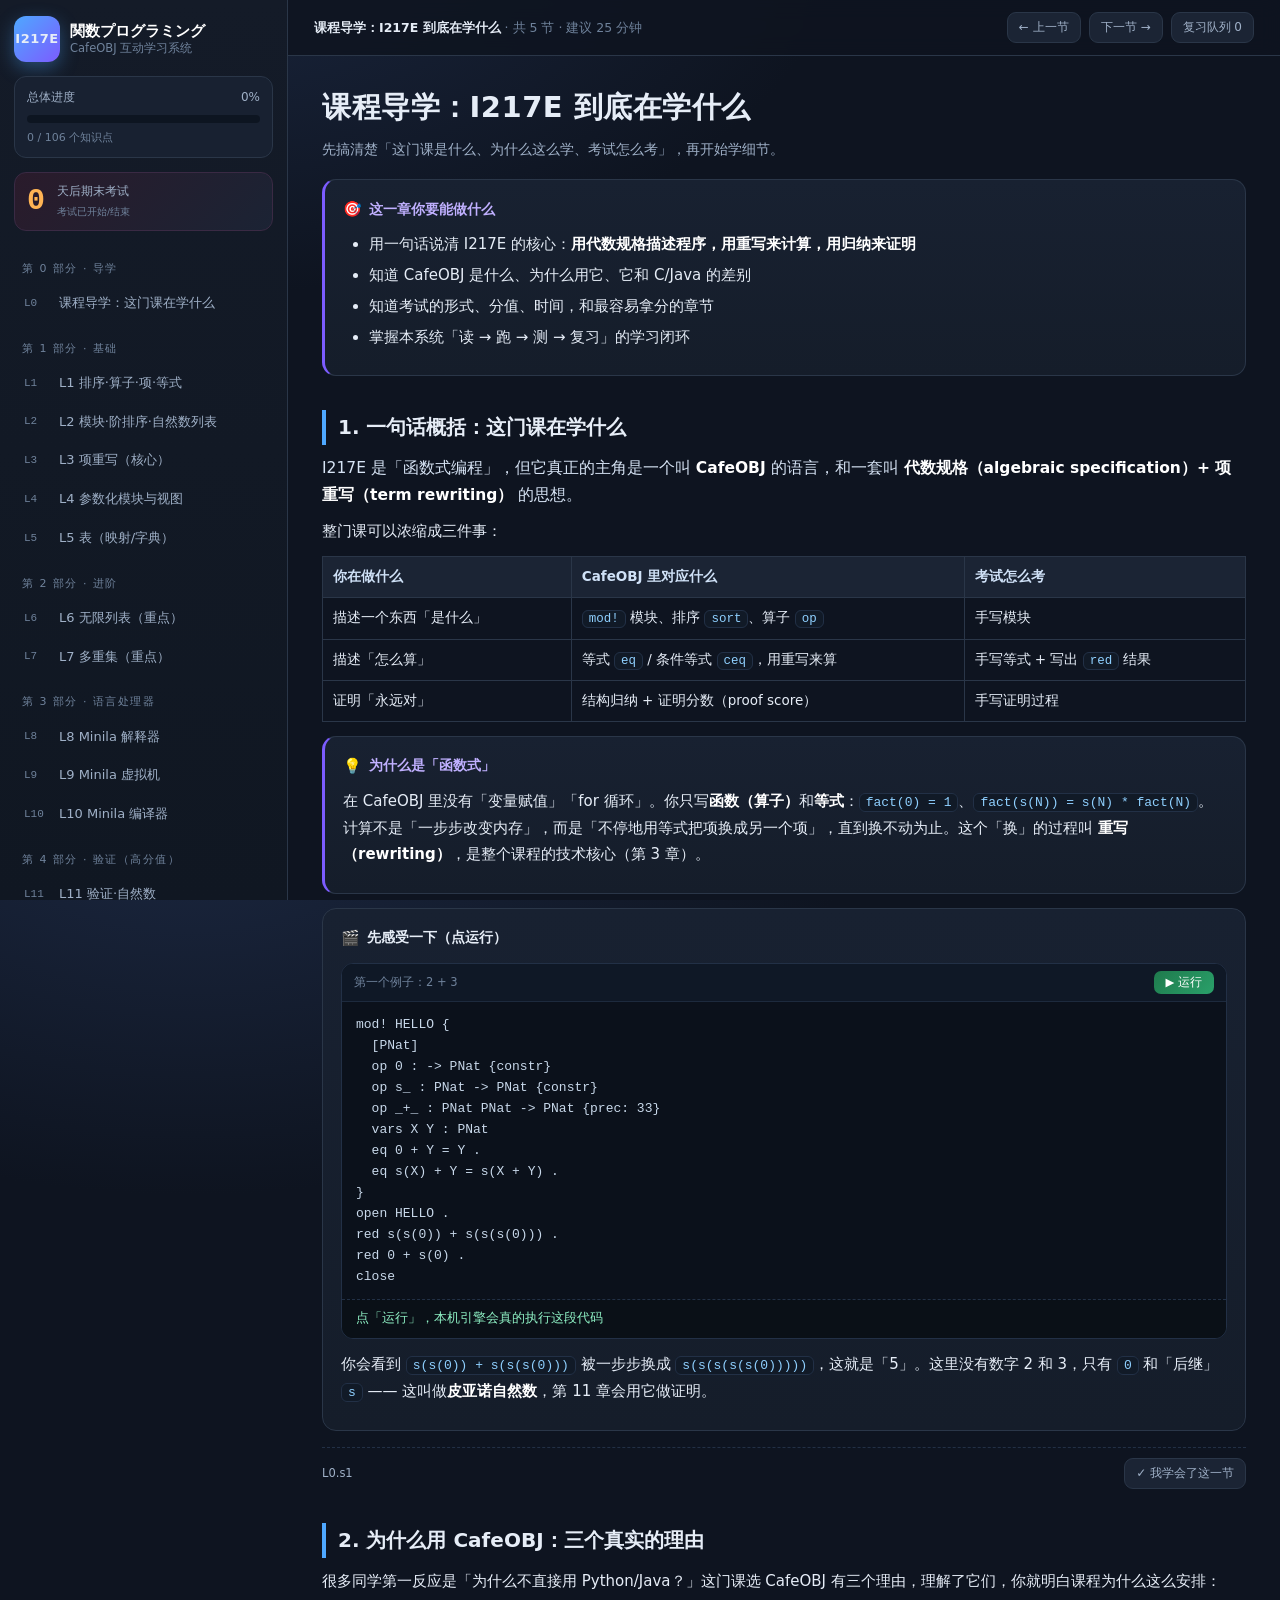
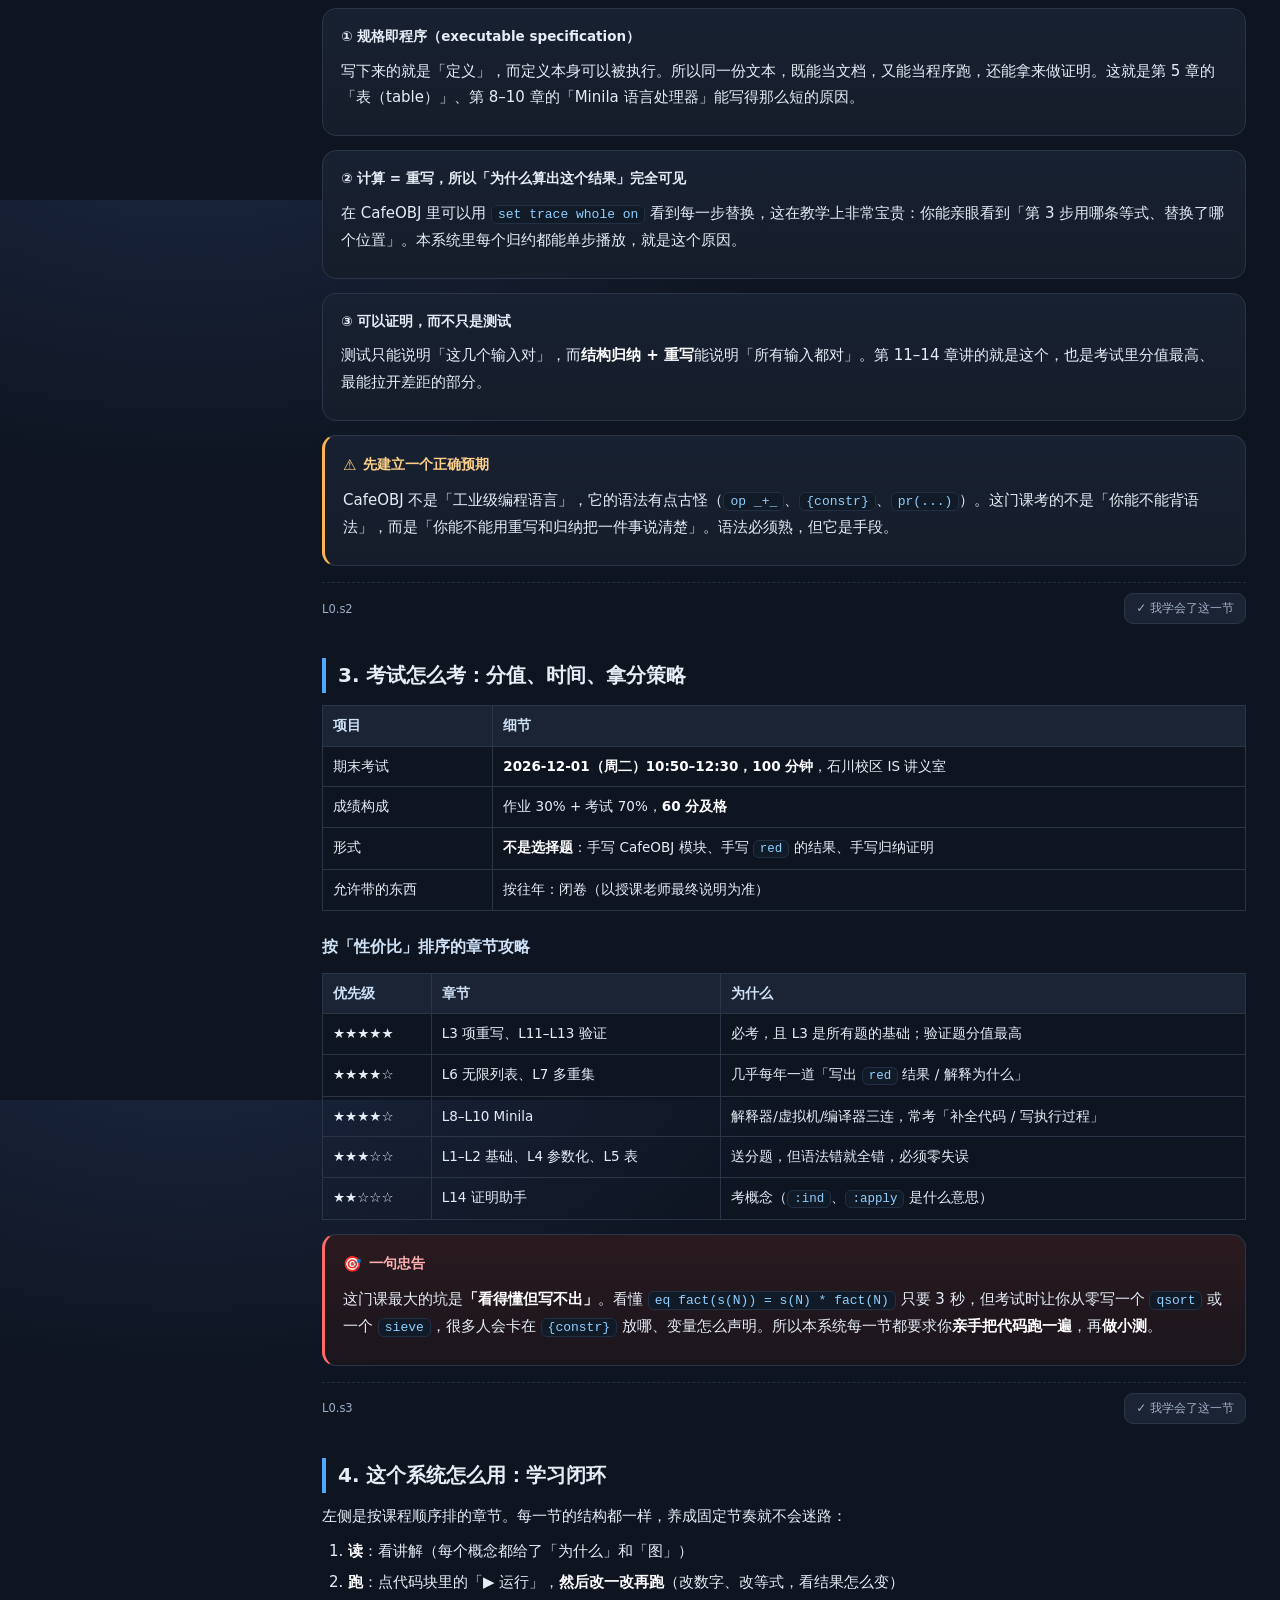
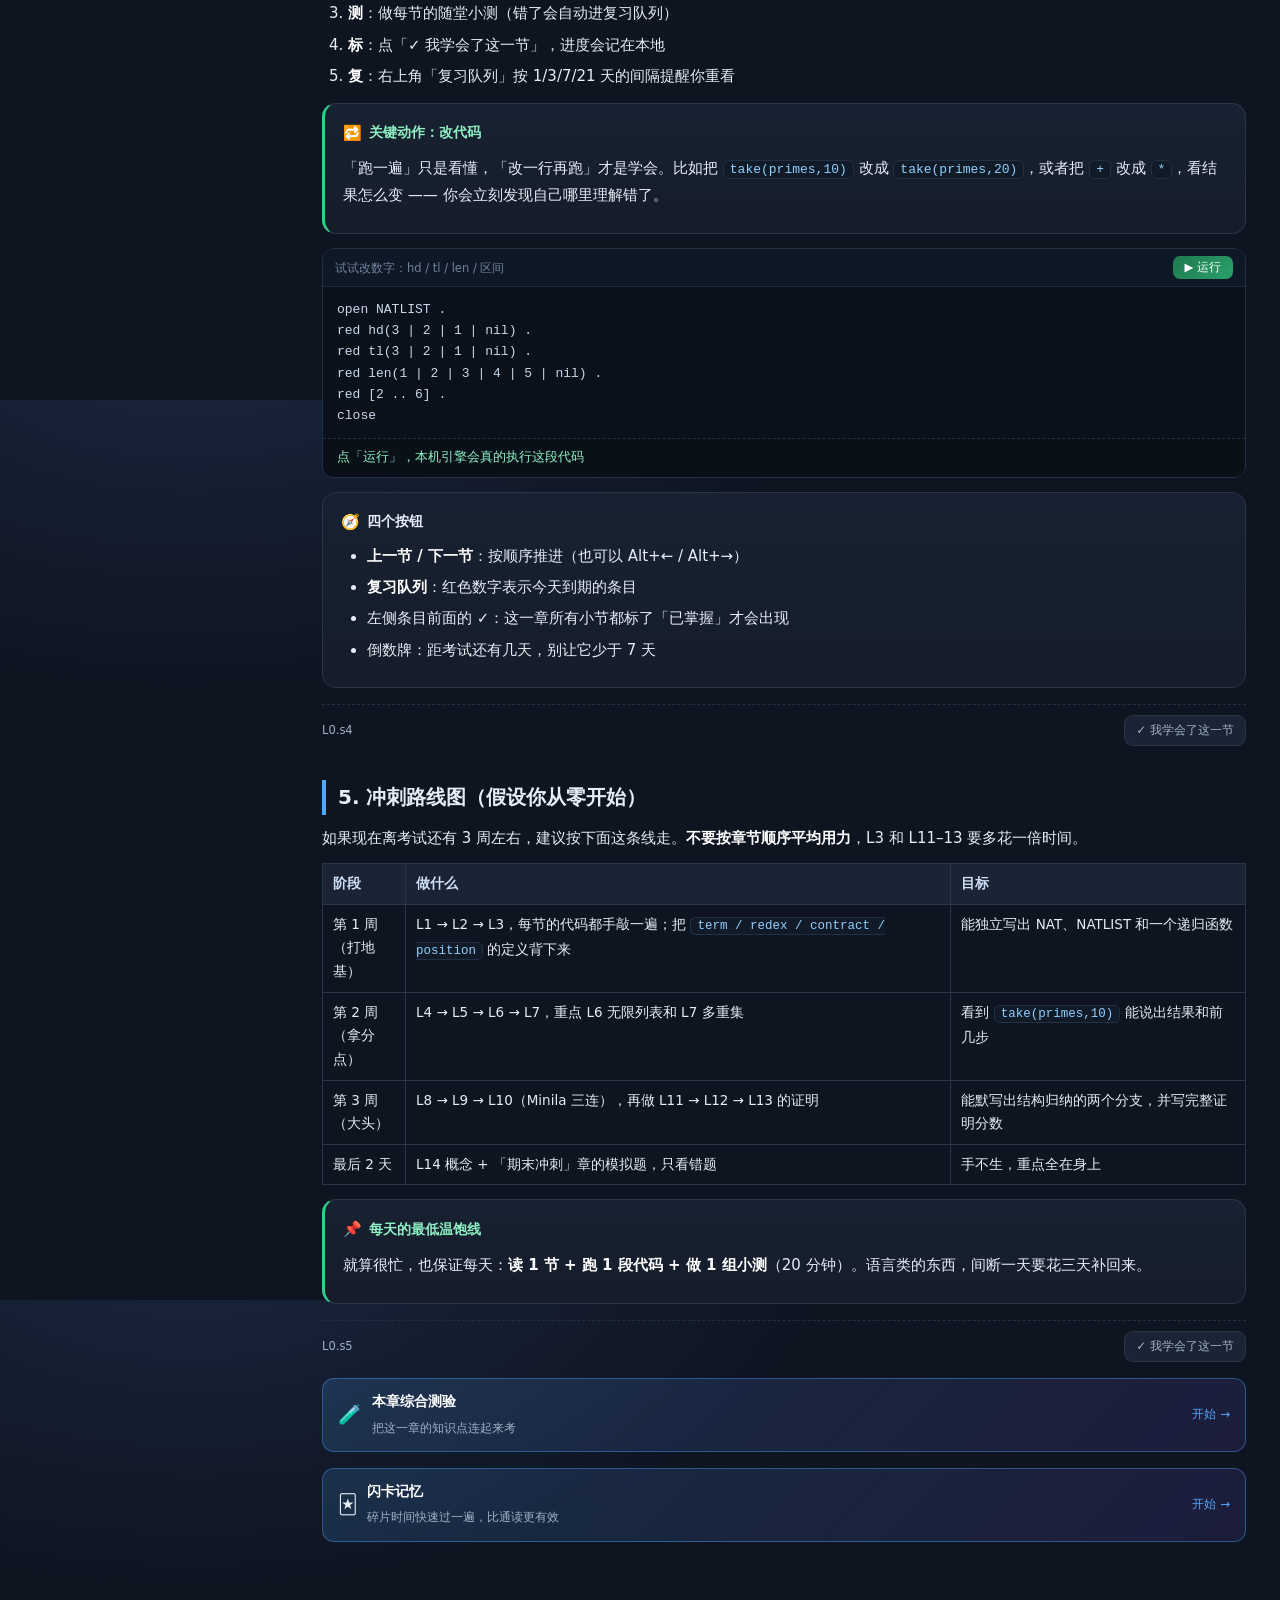
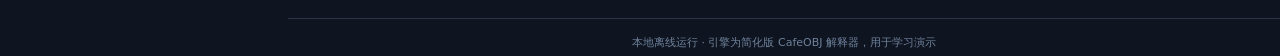
==== I217E学习系统.html @ 831848c7 "refactor: 入口文件改为 I217E学习系统.html；index.html 降级为 Pages 跳转页 - 删除 开始学习.bat（未签名脚本会触发 Windows 安全警告，已由直接双击 " ====
<!DOCTYPE html>
<html lang="zh-CN">
<head>
<meta charset="UTF-8">
<meta name="viewport" content="width=device-width, initial-scale=1.0">
<title>I217E 関数プログラミング · 互动学习系统</title>
<link rel="stylesheet" href="css/style.css">
</head>
<body>
<div id="app">
  <aside id="sidebar">
    <div class="brand">
      <div class="logo">I217E</div>
      <div class="brandtext">
        <b>関数プログラミング</b>
        <span>CafeOBJ 互动学习系统</span>
      </div>
    </div>

    <div class="progress-box">
      <div class="pb-label"><span>总体进度</span><span id="pb-pct">0%</span></div>
      <div class="pb-outer"><div class="pb-inner" id="pb-bar"></div></div>
      <div class="pb-sub" id="pb-sub">0 / 0 个知识点</div>
    </div>

    <div class="countdown" id="countdown">
      <div class="cd-num" id="cd-days">--</div>
      <div class="cd-text">天后期末考试<br><small id="cd-date">2026-12-01 10:50</small></div>
    </div>

    <nav id="nav"></nav>

    <div class="side-foot">
      <button class="mini-btn" id="btn-reset">重置全部进度</button>
      <div class="hint">进度自动保存在本机浏览器</div>
    </div>
  </aside>

  <main id="main">
    <header id="topbar">
      <div class="crumbs" id="crumbs"></div>
      <div class="top-actions">
        <button class="mini-btn" id="btn-prev">← 上一节</button>
        <button class="mini-btn" id="btn-next">下一节 →</button>
        <button class="mini-btn" id="btn-review">复习队列 <span id="review-count">0</span></button>
      </div>
    </header>
    <div id="view"></div>
    <footer id="footer">
      <span>本地离线运行 · 引擎为简化版 CafeOBJ 解释器，用于学习演示</span>
    </footer>
  </main>
</div>

<div id="modal-back" class="modal-back hidden">
  <div class="modal" id="modal">
    <div class="modal-head"><span id="modal-title">随堂小测</span><button id="modal-close">✕</button></div>
    <div class="modal-body" id="modal-body"></div>
  </div>
</div>

<div id="toast" class="toast hidden"></div>

<script src="js/engine.js"></script>
<script src="js/widgets.js"></script>
<script src="js/mounts.js"></script>
<script src="js/quiz.js"></script>
<script src="js/content-core.js"></script>
<script src="js/content-mid.js"></script>
<script src="js/content-adv.js"></script>
<script src="js/homework.js"></script>
<script src="js/app.js"></script>
</body>
</html>
---- css/style.css ----
/* ===== I217E 互动学习系统 · 样式 ===== */
:root{
  --bg:#0e1420;
  --bg2:#141c2b;
  --panel:#182131;
  --panel2:#1e2939;
  --line:#2a3purple;
  --line:#2a3648;
  --txt:#e6edf7;
  --dim:#9fb0c7;
  --dim2:#6f829b;
  --acc:#4ea8ff;
  --acc2:#7c5cff;
  --ok:#33d08a;
  --warn:#ffb454;
  --bad:#ff6b6b;
  --code:#0b111b;
  --radius:14px;
  --mono:"Cascadia Mono","Consolas","SFMono-Regular",Menlo,monospace;
}
*{box-sizing:border-box}
html,body{margin:0;padding:0;height:100%}
body{
  background:radial-gradient(1200px 700px at 15% -10%, #1b2740 0%, #0e1420 55%) , var(--bg);
  color:var(--txt);
  font-family:"Sarasa UI SC","Microsoft YaHei","PingFang SC","Noto Sans CJK SC",system-ui,-apple-system,sans-serif;
  font-size:15px; line-height:1.75;
  -webkit-font-smoothing:antialiased;
}
#app{display:flex;min-height:100vh}

/* ---------- 侧栏 ---------- */
#sidebar{
  width:288px;flex:0 0 288px;background:linear-gradient(180deg,#141b28,#101722);
  border-right:1px solid var(--line);padding:16px 14px 24px;position:sticky;top:0;height:100vh;
  overflow-y:auto;display:flex;flex-direction:column;gap:14px;
}
#sidebar::-webkit-scrollbar{width:8px}
#sidebar::-webkit-scrollbar-thumb{background:#26334a;border-radius:8px}
.brand{display:flex;gap:10px;align-items:center}
.logo{
  width:46px;height:46px;border-radius:12px;flex:0 0 46px;
  background:linear-gradient(135deg,var(--acc),var(--acc2));
  display:flex;align-items:center;justify-content:center;font-weight:800;font-size:13px;letter-spacing:.5px;
  box-shadow:0 6px 18px rgba(78,168,255,.35);
}
.brandtext{display:flex;flex-direction:column;line-height:1.35}
.brandtext b{font-size:15px}
.brandtext span{font-size:11.5px;color:var(--dim2)}

.progress-box{background:var(--panel);border:1px solid var(--line);border-radius:12px;padding:10px 12px}
.pb-label{display:flex;justify-content:space-between;font-size:12px;color:var(--dim)}
.pb-outer{height:8px;background:#0d1521;border-radius:6px;margin:7px 0 5px;overflow:hidden}
.pb-inner{height:100%;width:0%;background:linear-gradient(90deg,var(--acc),var(--ok));transition:width .5s}
.pb-sub{font-size:11px;color:var(--dim2)}

.countdown{display:flex;align-items:center;gap:12px;background:linear-gradient(135deg,#2a1b2b,#1b2334);
  border:1px solid #3a2a44;border-radius:12px;padding:8px 12px}
.cd-num{font-size:30px;font-weight:800;color:var(--warn);font-family:var(--mono);line-height:1}
.cd-text{font-size:11.5px;color:var(--dim)}
.cd-text small{color:var(--dim2)}

#nav{display:flex;flex-direction:column;gap:2px;flex:1}
.nav-group{margin-top:8px}
.nav-group-title{font-size:11px;letter-spacing:1.5px;color:var(--dim2);text-transform:uppercase;padding:6px 8px}
.nav-item{
  display:flex;align-items:center;gap:9px;padding:7px 9px;border-radius:9px;cursor:pointer;
  color:var(--dim);font-size:13px;border:1px solid transparent;transition:.15s;
}
.nav-item:hover{background:#1b2536;color:var(--txt)}
.nav-item.active{background:linear-gradient(90deg,rgba(78,168,255,.18),rgba(124,92,255,.10));
  border-color:rgba(78,168,255,.45);color:#fff}
.nav-item .num{font-family:var(--mono);font-size:11px;width:26px;flex:0 0 26px;color:var(--dim2)}
.nav-item.active .num{color:var(--acc)}
.nav-item .tick{margin-left:auto;font-size:11px;color:var(--ok);opacity:0}
.nav-item.done .tick{opacity:1}

.side-foot{display:flex;flex-direction:column;gap:6px}
.hint{font-size:10.5px;color:var(--dim2);text-align:center}

/* ---------- 主区 ---------- */
#main{flex:1;min-width:0;display:flex;flex-direction:column}
#topbar{
  display:flex;align-items:center;justify-content:space-between;gap:12px;
  padding:12px 26px;border-bottom:1px solid var(--line);position:sticky;top:0;z-index:20;
  background:rgba(14,20,32,.86);backdrop-filter:blur(10px);
}
.crumbs{font-size:12.5px;color:var(--dim2)}
.crumbs b{color:var(--txt)}
.top-actions{display:flex;gap:8px}
.mini-btn{
  background:#1b2434;border:1px solid var(--line);color:var(--dim);border-radius:9px;
  padding:6px 11px;font-size:12px;cursor:pointer;transition:.15s;font-family:inherit;
}
.mini-btn:hover{background:#222f45;color:#fff;border-color:#3a4c66}
.mini-btn:disabled{opacity:.4;cursor:not-allowed}

#view{padding:26px 34px 60px;max-width:1080px;width:100%;margin:0 auto}
#footer{padding:14px;text-align:center;font-size:11px;color:var(--dim2);border-top:1px solid var(--line)}

/* ---------- 排版 ---------- */
h1.chap-title{font-size:29px;margin:0 0 4px;letter-spacing:.5px}
.chap-sub{color:var(--dim);font-size:14px;margin-bottom:18px}
h2.sec{font-size:20px;margin:34px 0 10px;padding-left:12px;border-left:4px solid var(--acc)}
h3.sub{font-size:16px;margin:22px 0 8px;color:#cfe1f7}
p{margin:9px 0}
.lead{font-size:15.5px;color:#d7e4f5}
ul,ol{margin:8px 0 8px 4px;padding-left:22px}
li{margin:5px 0}
code{
  font-family:var(--mono);background:#111a27;border:1px solid #223046;border-radius:6px;
  padding:1px 6px;font-size:13px;color:#8fd0ff;
}
b,strong{color:#fff}
.kw{color:#ff9ecd;font-family:var(--mono);font-size:13px}
.dim{color:var(--dim)}
.term{font-family:var(--mono);color:#8fd0ff}
mark{background:rgba(255,180,84,.22);color:#ffd9a0;border-radius:4px;padding:0 3px}

/* 卡片 */
.card{
  background:linear-gradient(180deg,var(--panel),#151d2a);border:1px solid var(--line);
  border-radius:var(--radius);padding:16px 18px;margin:14px 0;
}
.card.tip{border-left:3px solid var(--ok)}
.card.warn{border-left:3px solid var(--warn)}
.card.exam{border-left:3px solid var(--bad);background:linear-gradient(180deg,#2a1a1f,#1a151d)}
.card.why{border-left:3px solid var(--acc2)}
.card-t{font-weight:700;font-size:13.5px;margin-bottom:6px;display:flex;align-items:center;gap:7px}
.card-t .ico{font-size:15px}
.card.exam .card-t{color:#ffb0b0}
.card.tip .card-t{color:#8ef0c4}
.card.warn .card-t{color:#ffd08a}
.card.why .card-t{color:#c0b0ff}

/* 代码块 */
.codebox{background:var(--code);border:1px solid #223046;border-radius:12px;margin:12px 0;overflow:hidden}
.codebox-h{
  display:flex;align-items:center;justify-content:space-between;padding:7px 12px;
  background:#0f1826;border-bottom:1px solid #1d2a3d;font-size:11.5px;color:var(--dim2);
}
.codebox pre{margin:0;padding:12px 14px;overflow-x:auto;font-family:var(--mono);font-size:13px;
  line-height:1.62;color:#c8d8ea;tab-size:2}
.codebox pre .cm{color:#5c7a99;font-style:italic}
.codebox pre .s{color:#a5e8a0}
.btn-run{
  background:linear-gradient(135deg,#1f7a4d,#2aa06a);border:none;color:#fff;border-radius:7px;
  padding:4px 12px;font-size:11.5px;cursor:pointer;font-family:inherit;
}
.btn-run:hover{filter:brightness(1.12)}
.run-out{
  border-top:1px dashed #223046;padding:9px 14px;font-family:var(--mono);font-size:12.5px;
  color:#8ef0c4;white-space:pre-wrap;line-height:1.6;background:#0a1017;
}
.run-out.err{color:#ff9b9b}

/* 小测按钮 */
.quiz-cta{
  display:flex;align-items:center;gap:10px;background:linear-gradient(135deg,rgba(78,168,255,.16),rgba(124,92,255,.12));
  border:1px solid rgba(78,168,255,.4);border-radius:12px;padding:11px 15px;margin:16px 0;cursor:pointer;
  transition:.18s;
}
.quiz-cta:hover{transform:translateY(-1px);box-shadow:0 8px 22px rgba(78,168,255,.16)}
.quiz-cta .q-ico{font-size:19px}
.quiz-cta .q-txt b{display:block;font-size:13.5px}
.quiz-cta .q-txt span{font-size:11.5px;color:var(--dim)}
.quiz-cta .q-go{margin-left:auto;font-size:12px;color:var(--acc)}
.quiz-cta.done{border-color:rgba(51,208,138,.45);background:rgba(51,208,138,.10)}
.quiz-cta.done .q-go{color:var(--ok)}

/* 表格 */
table{width:100%;border-collapse:collapse;margin:12px 0;font-size:13.5px}
th,td{border:1px solid var(--line);padding:8px 10px;text-align:left;vertical-align:top}
th{background:#1b2434;color:#cfe1f7;font-weight:600}
td code{font-size:12.5px}

/* 弹窗 */
.modal-back{
  position:fixed;inset:0;background:rgba(6,10,16,.72);backdrop-filter:blur(4px);
  display:flex;align-items:center;justify-content:center;z-index:100;padding:20px;
}
.modal-back.hidden{display:none}
.modal{
  width:min(720px,96vw);max-height:88vh;overflow:auto;background:linear-gradient(180deg,#182131,#121a26);
  border:1px solid #2f3f57;border-radius:16px;box-shadow:0 24px 70px rgba(0,0,0,.6);
  animation:pop .18s ease-out;
}
@keyframes pop{from{transform:scale(.96);opacity:0}to{transform:scale(1);opacity:1}}
.modal-head{
  display:flex;justify-content:space-between;align-items:center;padding:13px 18px;
  border-bottom:1px solid var(--line);font-weight:700;font-size:14px;position:sticky;top:0;
  background:#182131;z-index:2;
}
.modal-head button{background:none;border:none;color:var(--dim);font-size:16px;cursor:pointer}
.modal-body{padding:16px 20px 22px}

/* 题目 */
.q-stem{font-size:15px;margin-bottom:12px;line-height:1.8}
.q-stem code{font-size:13.5px}
.opts{display:flex;flex-direction:column;gap:8px}
.opt{
  display:flex;gap:10px;align-items:flex-start;background:#141d2b;border:1px solid #26344a;
  border-radius:10px;padding:9px 12px;cursor:pointer;transition:.14s;font-size:14px;
}
.opt:hover{border-color:#3d5b80;background:#182334}
.opt.sel{border-color:var(--acc);background:rgba(78,168,255,.12)}
.opt.right{border-color:var(--ok);background:rgba(51,208,138,.13)}
.opt.wrong{border-color:var(--bad);background:rgba(255,107,107,.12)}
.opt .k{font-family:var(--mono);color:var(--dim2);font-size:12px;flex:0 0 16px}
.opt .txt{flex:1}
.q-explain{
  margin-top:12px;background:#0f1a26;border:1px solid #22374d;border-radius:10px;padding:11px 14px;
  font-size:13.5px;color:#c3d6ea;line-height:1.75;
}
.q-explain b{color:#8ef0c4}
.q-foot{display:flex;justify-content:space-between;align-items:center;margin-top:16px;gap:10px}
.q-prog{font-size:12px;color:var(--dim2)}
.btn-main{
  background:linear-gradient(135deg,var(--acc),var(--acc2));border:none;color:#fff;border-radius:10px;
  padding:9px 20px;font-size:13.5px;cursor:pointer;font-family:inherit;font-weight:600;
}
.btn-main:hover{filter:brightness(1.1)}
.btn-main:disabled{opacity:.45;cursor:not-allowed}
.btn-ghost{background:#1b2434;border:1px solid var(--line);color:var(--dim);border-radius:10px;padding:9px 16px;
  font-size:13px;cursor:pointer;font-family:inherit}
.btn-ghost:hover{color:#fff}

/* 结果条 */
.result-bar{display:flex;align-items:center;gap:12px;padding:14px;border-radius:12px;margin-top:12px}
.result-bar.good{background:rgba(51,208,138,.12);border:1px solid rgba(51,208,138,.4)}
.result-bar.bad{background:rgba(255,107,107,.10);border:1px solid rgba(255,107,107,.35)}
.result-bar .score{font-size:22px;font-weight:800;font-family:var(--mono)}

/* 图形组件 */
.widget{background:#0d1520;border:1px solid var(--line);border-radius:14px;padding:14px;margin:14px 0}
.widget-t{font-size:12.5px;color:var(--dim);margin-bottom:10px;display:flex;justify-content:space-between;align-items:center}
.widget-t b{color:#cfe1f7;font-size:12.5px}
.wctl{display:flex;gap:8px;align-items:center;flex-wrap:wrap;margin-top:10px}
.wctl input[type=text],.wctl input[type=range]{background:#101a26;border:1px solid #26344a;color:#c8d8ea;
  border-radius:8px;padding:5px 9px;font-family:var(--mono);font-size:12.5px}
.wctl input[type=text]{min-width:180px}
svg{display:block;max-width:100%}
.node-box{fill:#1a2637;stroke:#3d5b80;stroke-width:1.4;rx:8}
.node-lbl{fill:#cfe1f7;font-family:var(--mono);font-size:12px;text-anchor:middle}
.node-op{fill:#ff9ecd;font-family:var(--mono);font-size:12px;text-anchor:middle;font-weight:700}
.edge{stroke:#3a4c66;stroke-width:1.4;fill:none}
.hl-red{fill:#2a1f2a;stroke:#ff6b6b;stroke-width:2}
.hl-ok{fill:#16281f;stroke:#33d08a;stroke-width:2}
.hl-cur{fill:#1f2a3d;stroke:#4ea8ff;stroke-width:2.4}

/* 归约步进 */
.steps{display:flex;flex-direction:column;gap:6px;font-family:var(--mono);font-size:12.5px;margin-top:10px;
  max-height:260px;overflow:auto}
.step-row{display:flex;gap:8px;align-items:baseline;padding:5px 8px;border-radius:8px;background:#0b131d;
  border:1px solid #1b2838}
.step-row.on{border-color:var(--acc);background:#101d2c}
.step-row .idx{color:var(--dim2);flex:0 0 26px}
.step-row .rule{color:var(--warn);flex:0 0 auto}
.step-row .trm{color:#a8d8ff;word-break:break-all}

/* 排序格 */
.lattice-legend{display:flex;gap:14px;font-size:11.5px;color:var(--dim2);margin-top:8px}

/* 列表动画 */
.chain{display:flex;align-items:center;gap:0;flex-wrap:wrap;min-height:44px}
.chain .cell{
  min-width:38px;height:38px;display:flex;align-items:center;justify-content:center;padding:0 9px;
  background:#172338;border:1px solid #33465e;border-radius:9px;font-family:var(--mono);font-size:13px;
  color:#bfe0ff;transition:.25s;position:relative;
}
.chain .cell.gone{opacity:0;transform:scale(.5)}
.chain .cell.hi{background:#1f3a52;border-color:var(--acc);color:#fff;box-shadow:0 0 0 3px rgba(78,168,255,.18)}
.chain .cell.pr{background:#2a1f33;border-color:#a86bd8;color:#f0d0ff}
.chain .link{width:22px;height:2px;background:#33465e;position:relative}
.chain .link:after{content:"";position:absolute;right:-1px;top:-3px;border-left:5px solid #33465e;
  border-top:4px solid transparent;border-bottom:4px solid transparent}

/* Minila 内存 */
.mem{display:grid;grid-template-columns:repeat(auto-fill,minmax(120px,1fr));gap:8px}
.mem .slot{background:#101a26;border:1px solid #26344a;border-radius:9px;padding:7px 10px;font-family:var(--mono);
  font-size:12px;display:flex;justify-content:space-between}
.mem .slot.changed{border-color:var(--ok);background:rgba(51,208,138,.10)}
.mem .slot .k{color:var(--dim)}

/* 测验列表 */
.quiz-list{display:grid;grid-template-columns:repeat(auto-fill,minmax(280px,1fr));gap:12px;margin-top:14px}
.quiz-card{background:var(--panel);border:1px solid var(--line);border-radius:12px;padding:14px;cursor:pointer;
  transition:.16s}
.quiz-card:hover{transform:translateY(-2px);border-color:#3d5b80;box-shadow:0 10px 24px rgba(0,0,0,.35)}
.quiz-card .qc-t{font-weight:700;font-size:14px;margin-bottom:4px}
.quiz-card .qc-d{font-size:12px;color:var(--dim)}
.quiz-card .qc-s{margin-top:8px;font-size:11.5px;color:var(--ok)}

/* toast */
.toast{
  position:fixed;left:50%;transform:translateX(-50%);bottom:34px;background:#1c2839;
  border:1px solid #33506e;color:#dceaf7;padding:10px 20px;border-radius:11px;font-size:13px;z-index:200;
  box-shadow:0 12px 30px rgba(0,0,0,.5);
}
.toast.hidden{display:none}

/* 进度环 */
.badge{display:inline-flex;align-items:center;gap:6px;background:#16202f;border:1px solid #2b3b52;
  border-radius:20px;padding:2px 10px;font-size:11.5px;color:var(--dim)}
.badge.ok{color:#8ef0c4;border-color:rgba(51,208,138,.4)}

/* 两栏 */
.cols{display:grid;grid-template-columns:1fr 1fr;gap:14px}
@media(max-width:900px){
  #sidebar{display:none}
  #view{padding:18px}
  .cols{grid-template-columns:1fr}
}
/* 作业 */
.hw-task{display:flex;gap:10px;align-items:flex-start;padding:8px 0;border-bottom:1px dashed #223046}
.hw-task:last-child{border-bottom:none}
.hw-task input[type=checkbox]{margin-top:6px;width:16px;height:16px;accent-color:#33d08a;cursor:pointer}
.hw-task .t{flex:1;font-size:13.5px}
.hw-task .t small{display:block;color:var(--dim2);font-size:11.5px;margin-top:2px}
textarea.hw-draft{
  width:100%;min-height:150px;background:#0b111b;border:1px solid #223046;border-radius:10px;
  color:#c8d8ea;font-family:var(--mono);font-size:12.5px;padding:10px;line-height:1.6;resize:vertical;
}
.rubric{font-size:12.5px;color:var(--dim);margin:6px 0 0 22px}
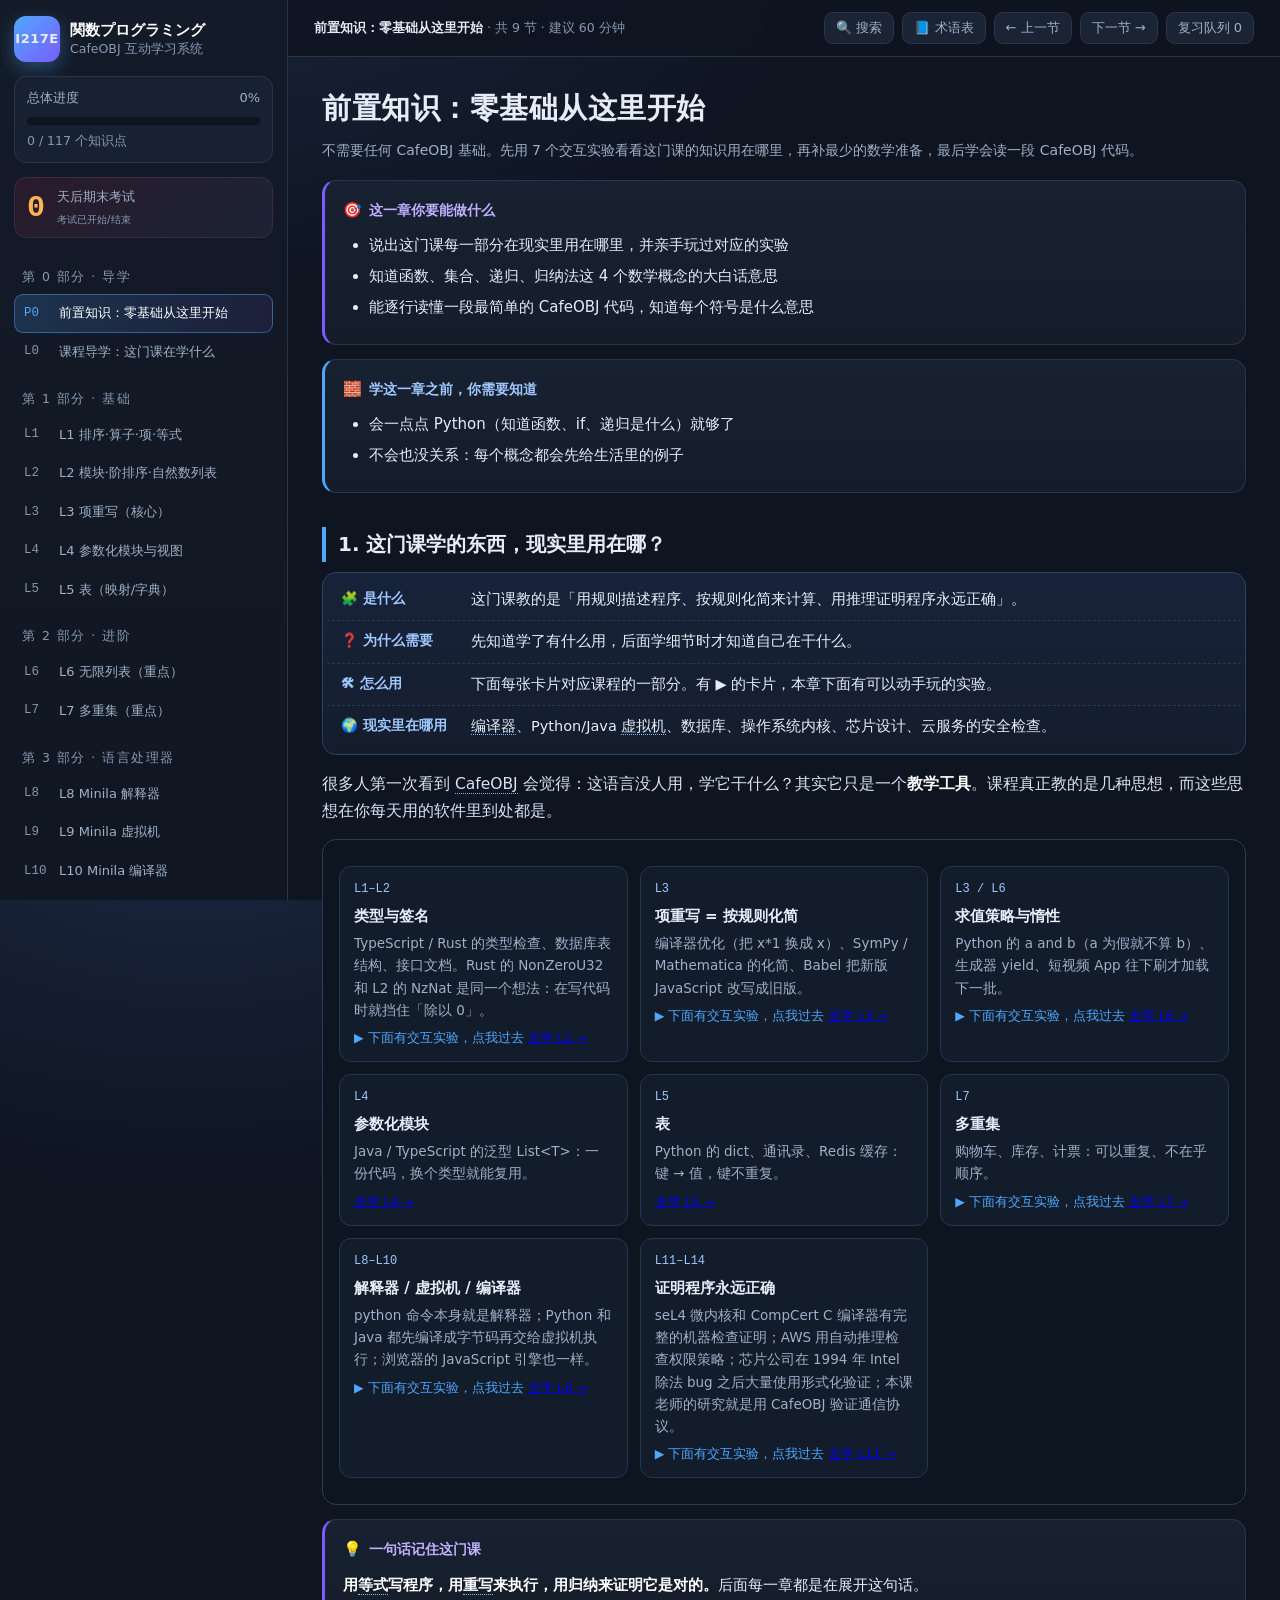
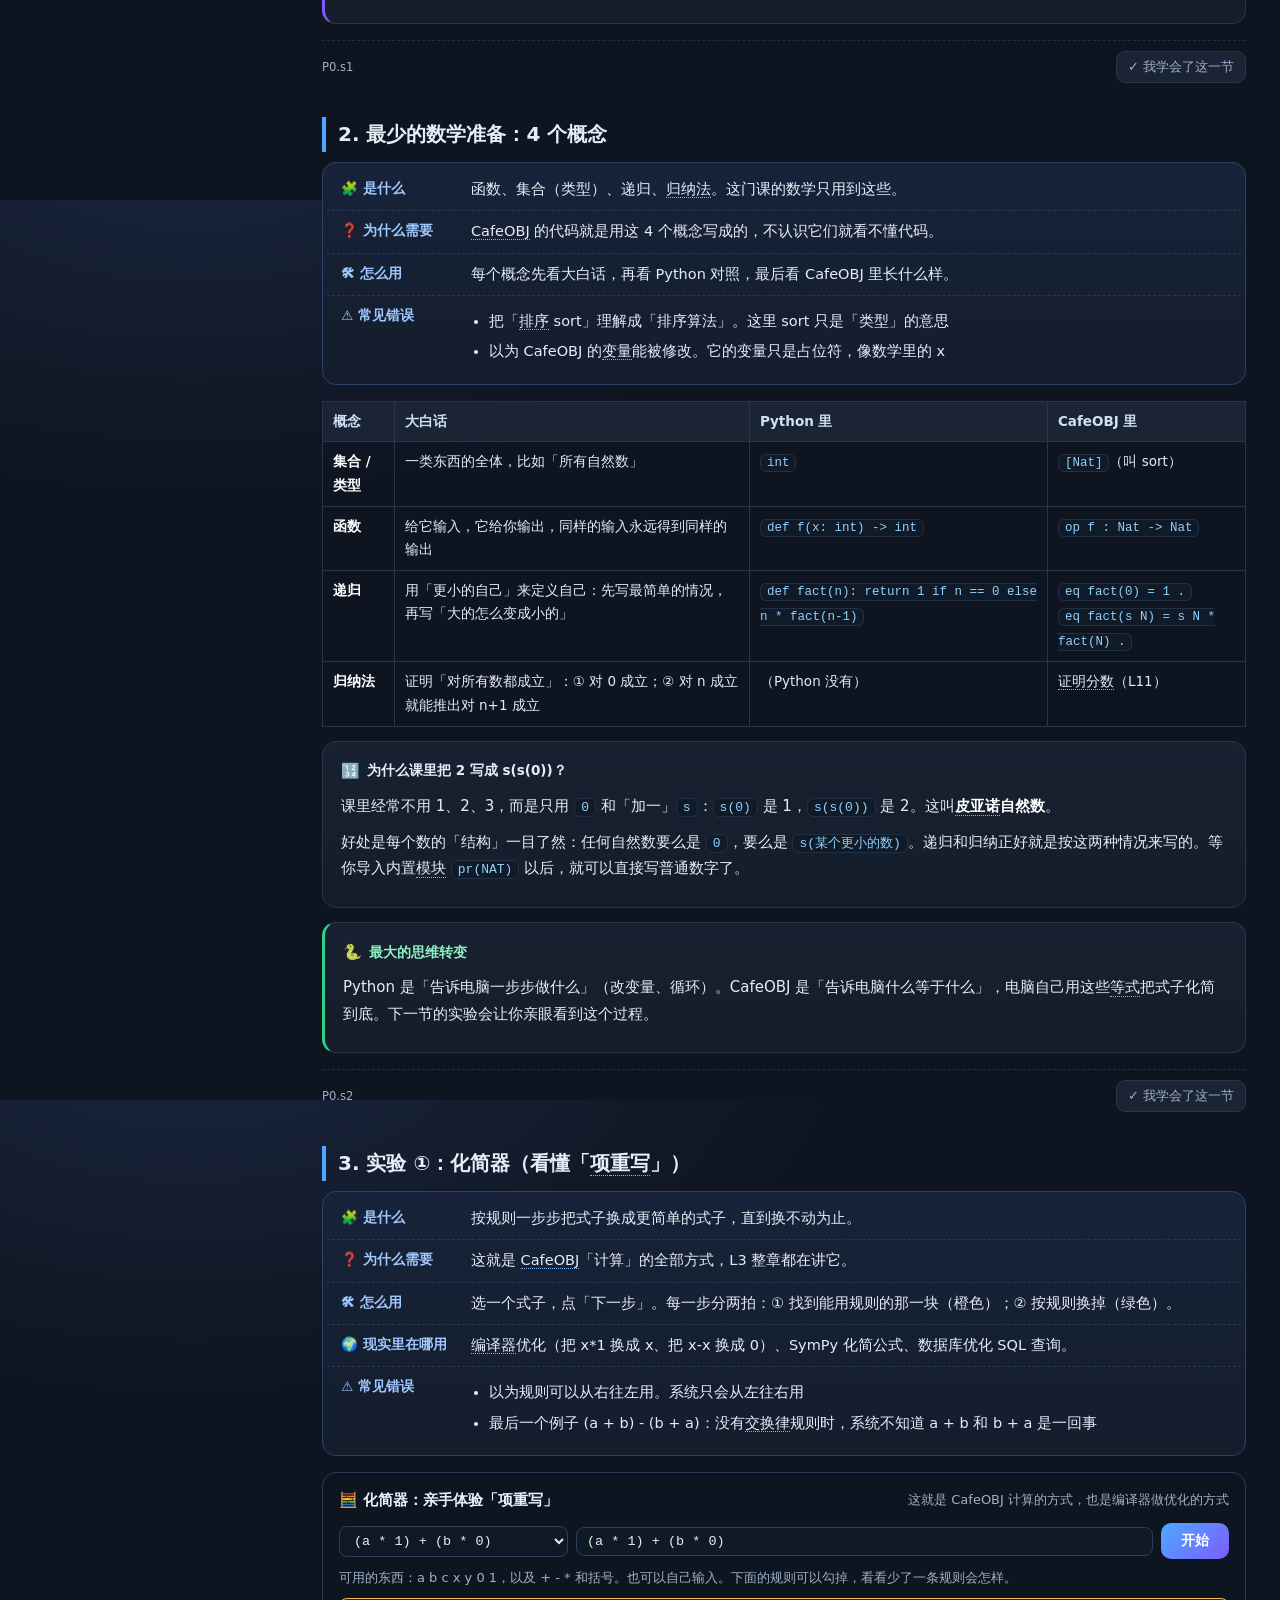
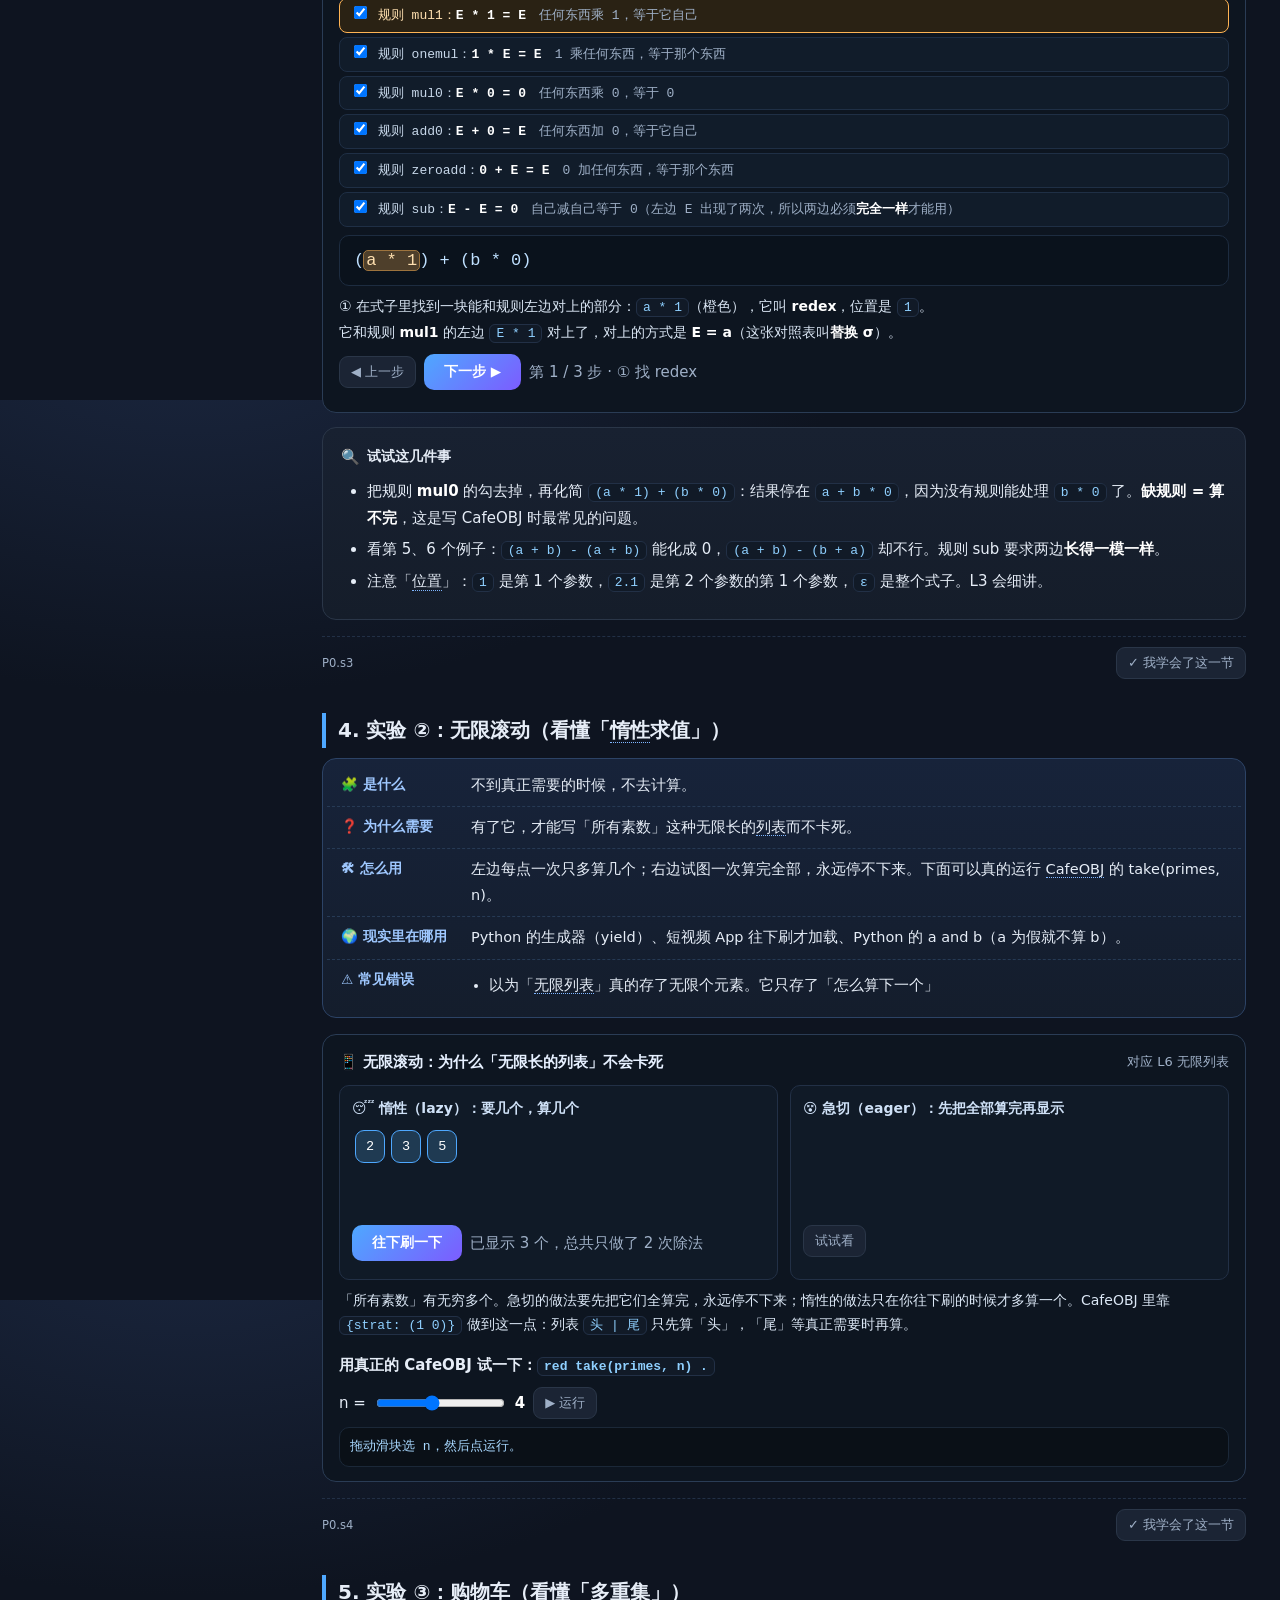
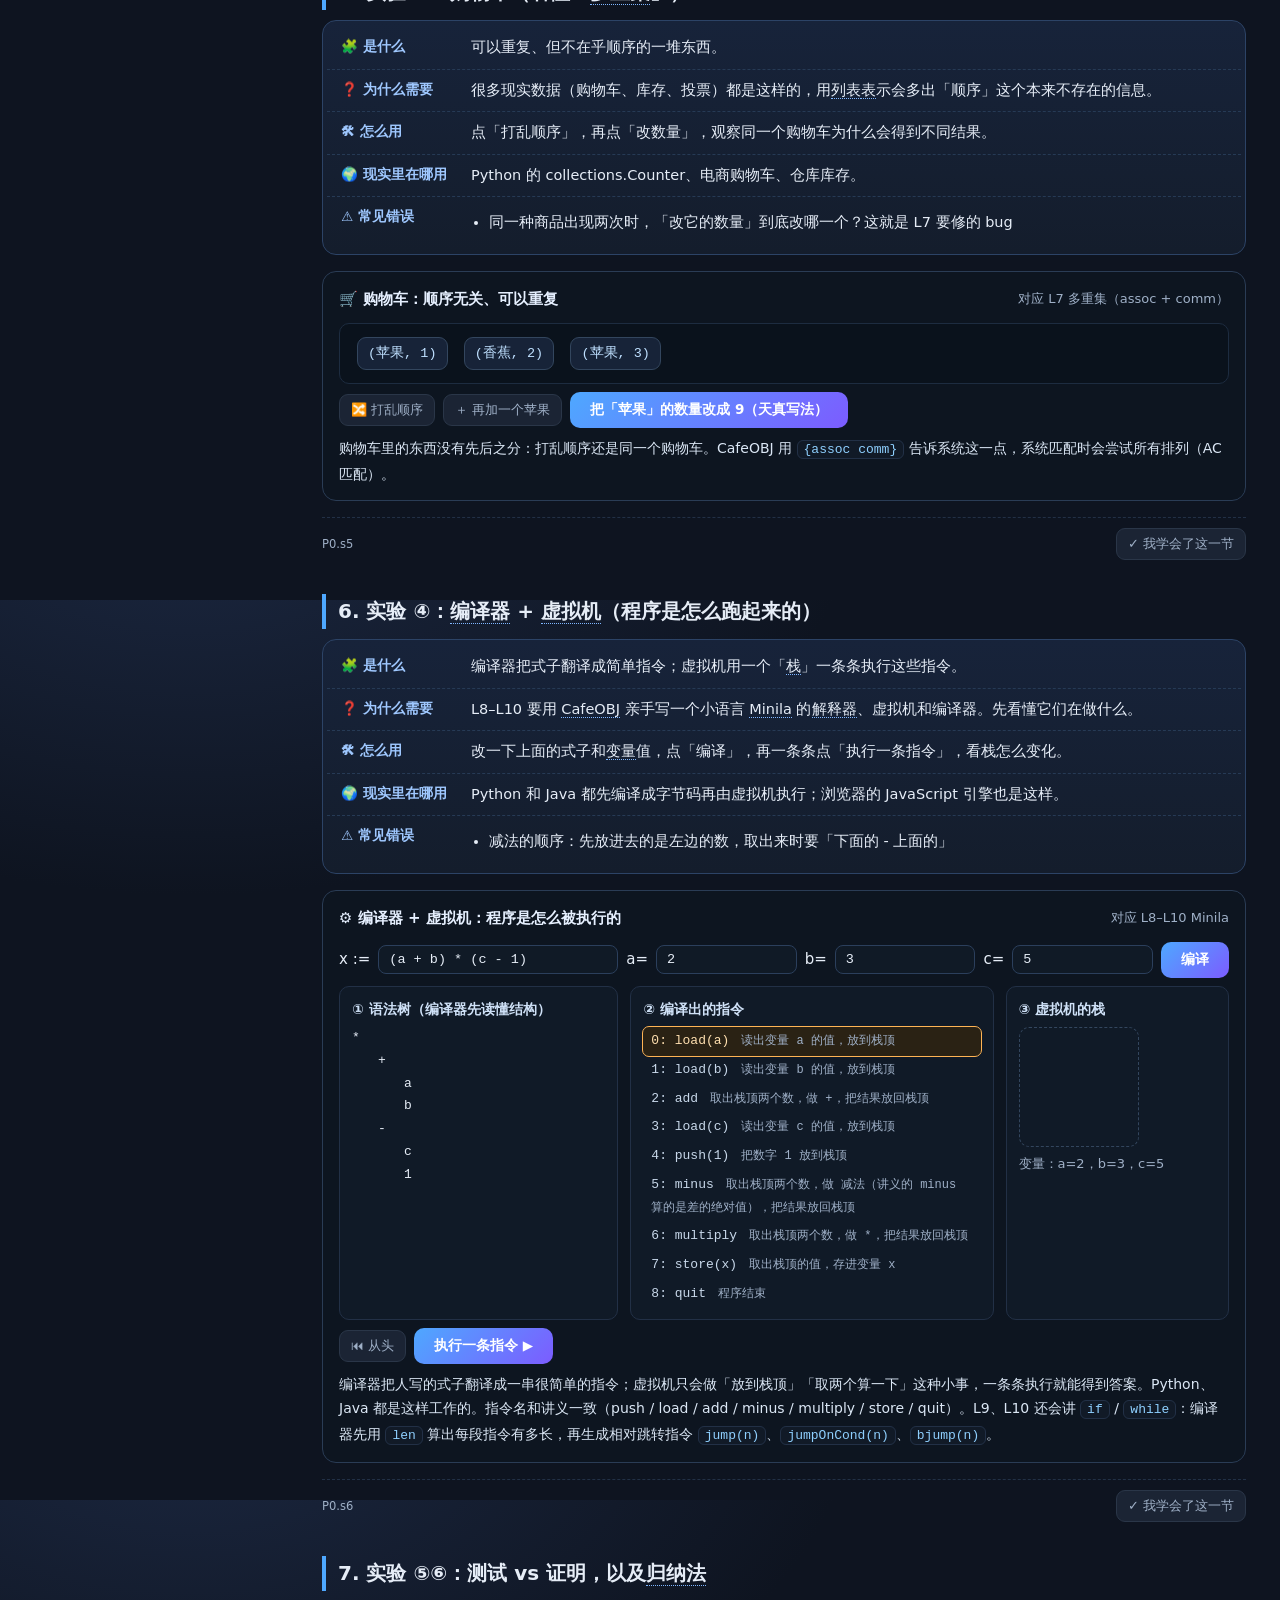
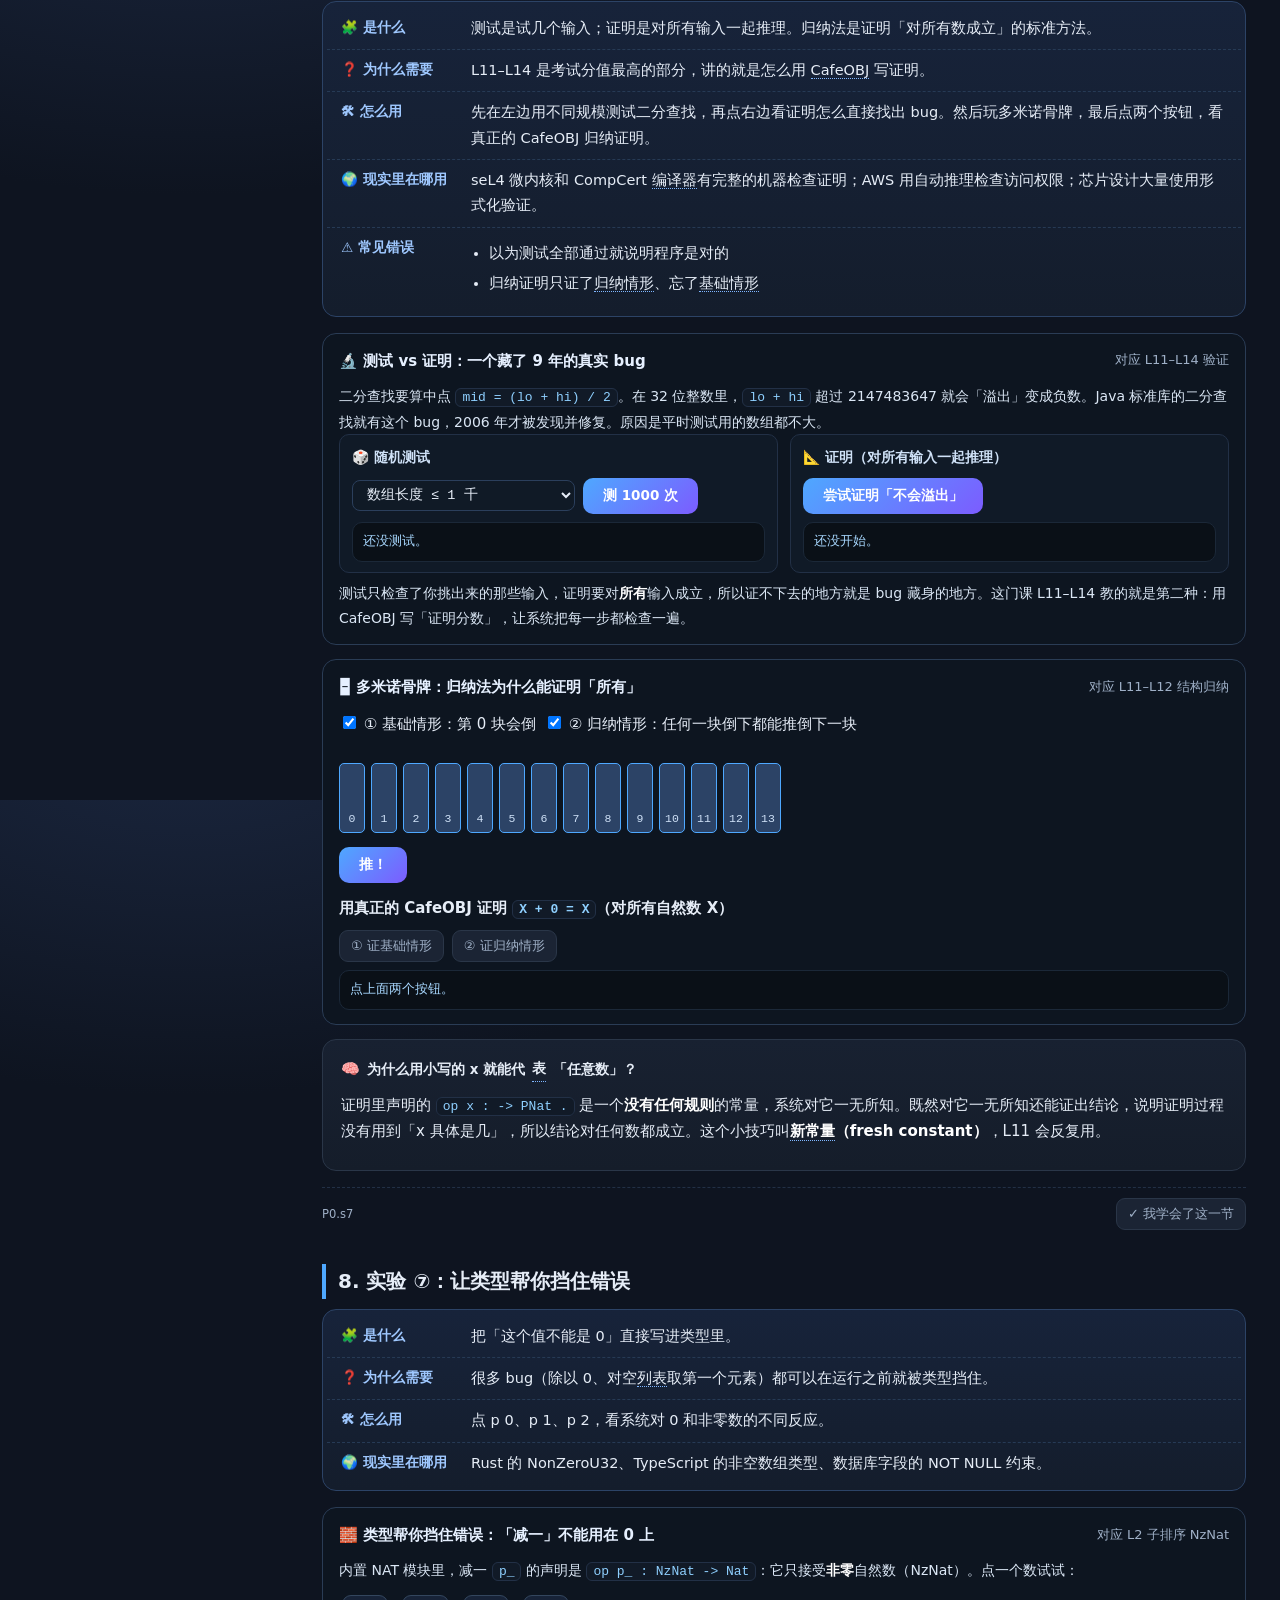
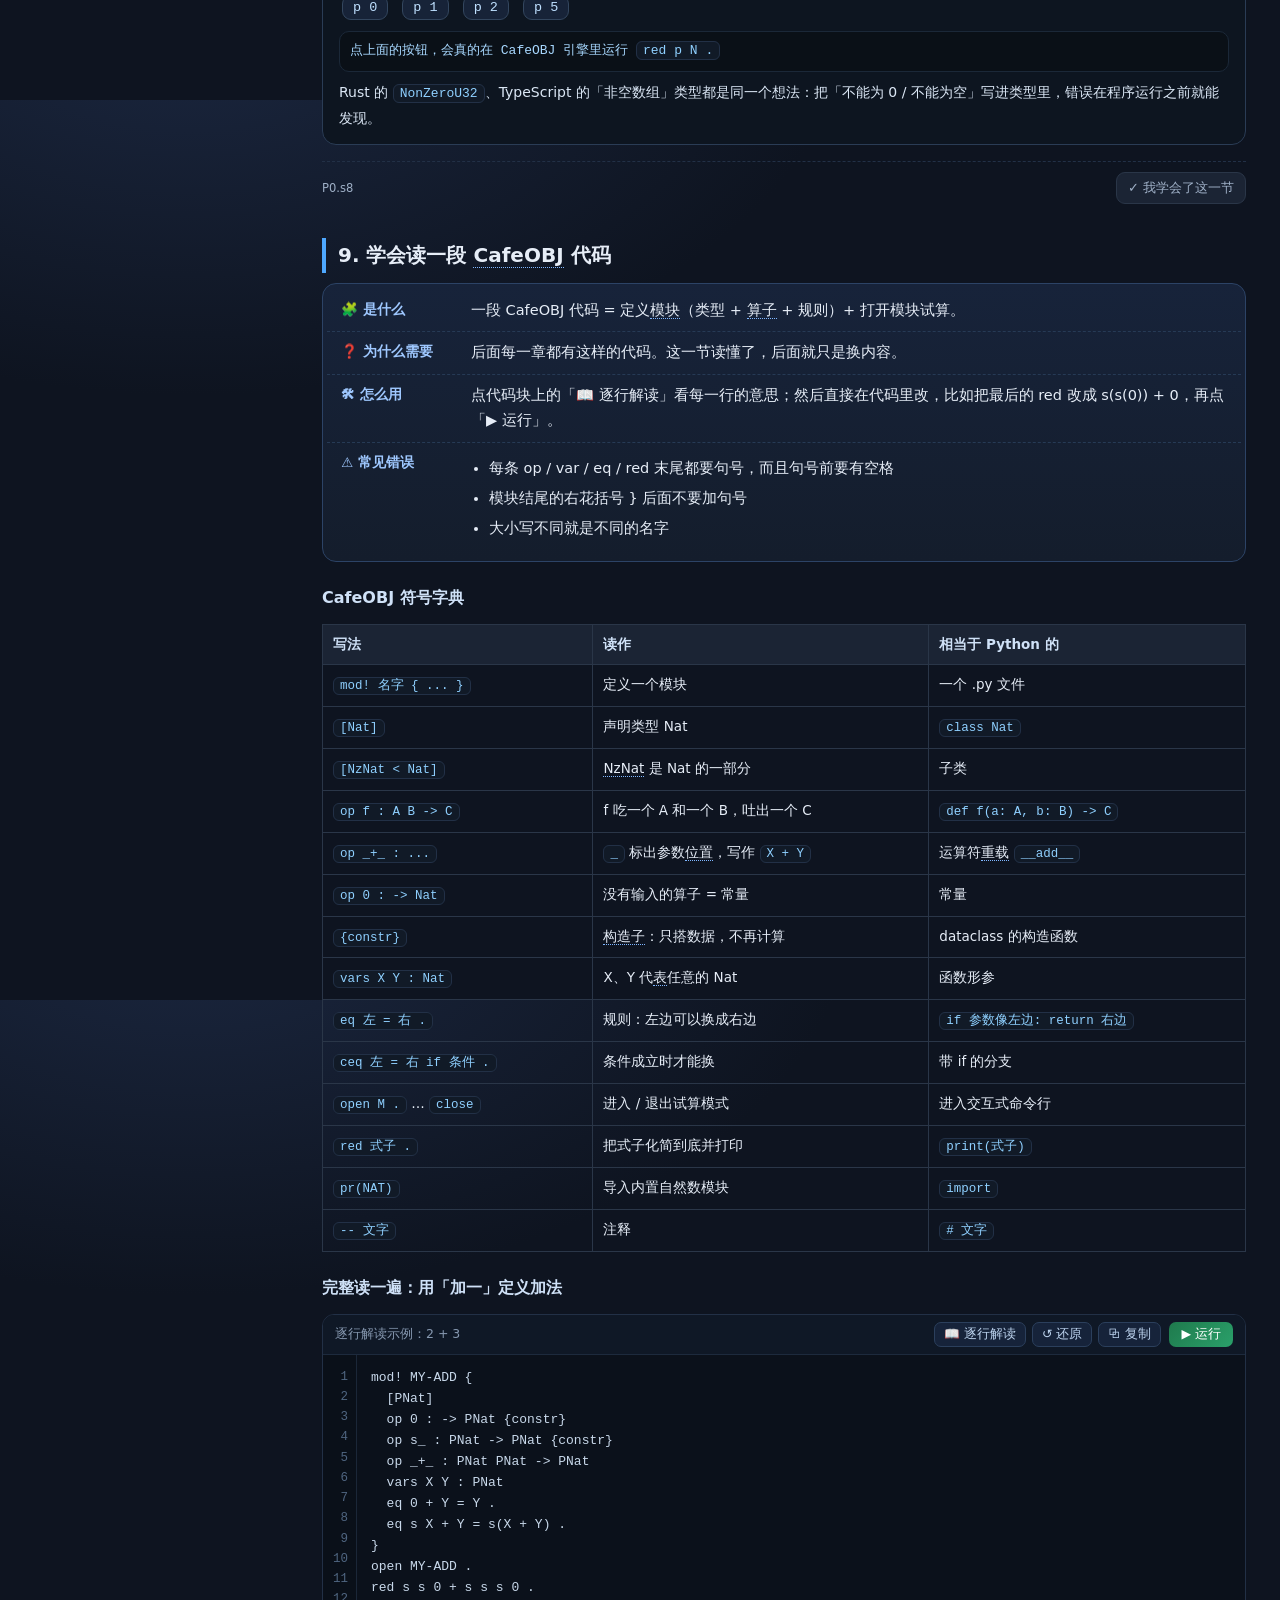
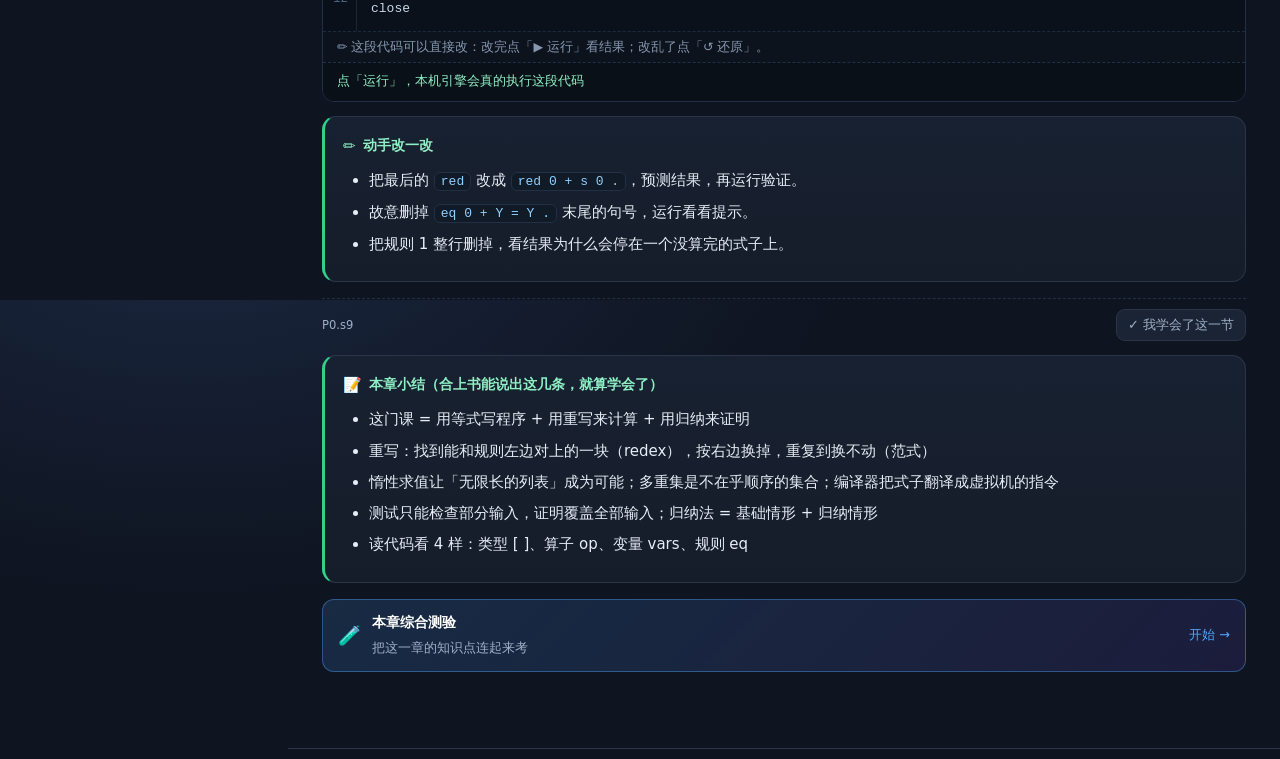
==== commit 85a9f4e7: "feat: 补齐 L7-L10 与作业系统的初学者层，修正 Minila 指令语义 - L7: 新增「用多重集表示 Mutex 协议状态」一节；补导读卡/逐项解析/逐行注释；修正「键不存在返回 emp" ====
--- a/I217E学习系统.html
+++ b/I217E学习系统.html
@@ -5,6 +5,7 @@
 <meta name="viewport" content="width=device-width, initial-scale=1.0">
 <title>I217E 関数プログラミング · 互动学习系统</title>
 <link rel="stylesheet" href="css/style.css">
+<link rel="stylesheet" href="css/learn.css">
 </head>
 <body>
 <div id="app">
@@ -40,6 +41,8 @@
     <header id="topbar">
       <div class="crumbs" id="crumbs"></div>
       <div class="top-actions">
+        <button class="mini-btn" id="btn-search" title="搜索全部课文（快捷键 Ctrl+K）">🔍 搜索</button>
+        <button class="mini-btn" id="btn-gloss" title="所有术语的大白话解释">📘 术语表</button>
         <button class="mini-btn" id="btn-prev">← 上一节</button>
         <button class="mini-btn" id="btn-next">下一节 →</button>
         <button class="mini-btn" id="btn-review">复习队列 <span id="review-count">0</span></button>
@@ -47,7 +50,7 @@
     </header>
     <div id="view"></div>
     <footer id="footer">
-      <span>本地离线运行 · 引擎为简化版 CafeOBJ 解释器，用于学习演示</span>
+      <span>本地离线运行 · 引擎为简化版 CafeOBJ 解释器，用于学习演示 · 带虚线下划线的词，鼠标停上去可看解释</span>
     </footer>
   </main>
 </div>
@@ -62,9 +65,14 @@
 <div id="toast" class="toast hidden"></div>
 
 <script src="js/engine.js"></script>
+<script src="js/glossary.js"></script>
 <script src="js/widgets.js"></script>
 <script src="js/mounts.js"></script>
 <script src="js/quiz.js"></script>
+<script src="js/learn.js"></script>
+<script src="js/pre-labs.js"></script>
+<script src="js/pre-labs2.js"></script>
+<script src="js/content-pre.js"></script>
 <script src="js/content-core.js"></script>
 <script src="js/content-mid.js"></script>
 <script src="js/content-adv.js"></script>
--- a/css/style.css
+++ b/css/style.css
@@ -4,11 +4,10 @@
   --bg2:#141c2b;
   --panel:#182131;
   --panel2:#1e2939;
-  --line:#2a3purple;
   --line:#2a3648;
   --txt:#e6edf7;
   --dim:#9fb0c7;
-  --dim2:#6f829b;
+  --dim2:#8698b0;
   --acc:#4ea8ff;
   --acc2:#7c5cff;
   --ok:#33d08a;
@@ -46,23 +45,23 @@
 }
 .brandtext{display:flex;flex-direction:column;line-height:1.35}
 .brandtext b{font-size:15px}
-.brandtext span{font-size:11.5px;color:var(--dim2)}
+.brandtext span{font-size:12.5px;color:var(--dim2)}
 
 .progress-box{background:var(--panel);border:1px solid var(--line);border-radius:12px;padding:10px 12px}
-.pb-label{display:flex;justify-content:space-between;font-size:12px;color:var(--dim)}
+.pb-label{display:flex;justify-content:space-between;font-size:13px;color:var(--dim)}
 .pb-outer{height:8px;background:#0d1521;border-radius:6px;margin:7px 0 5px;overflow:hidden}
 .pb-inner{height:100%;width:0%;background:linear-gradient(90deg,var(--acc),var(--ok));transition:width .5s}
-.pb-sub{font-size:11px;color:var(--dim2)}
+.pb-sub{font-size:12.5px;color:var(--dim2)}
 
 .countdown{display:flex;align-items:center;gap:12px;background:linear-gradient(135deg,#2a1b2b,#1b2334);
   border:1px solid #3a2a44;border-radius:12px;padding:8px 12px}
 .cd-num{font-size:30px;font-weight:800;color:var(--warn);font-family:var(--mono);line-height:1}
-.cd-text{font-size:11.5px;color:var(--dim)}
+.cd-text{font-size:12.5px;color:var(--dim)}
 .cd-text small{color:var(--dim2)}
 
 #nav{display:flex;flex-direction:column;gap:2px;flex:1}
 .nav-group{margin-top:8px}
-.nav-group-title{font-size:11px;letter-spacing:1.5px;color:var(--dim2);text-transform:uppercase;padding:6px 8px}
+.nav-group-title{font-size:12.5px;letter-spacing:1.5px;color:var(--dim2);text-transform:uppercase;padding:6px 8px}
 .nav-item{
   display:flex;align-items:center;gap:9px;padding:7px 9px;border-radius:9px;cursor:pointer;
   color:var(--dim);font-size:13px;border:1px solid transparent;transition:.15s;
@@ -70,13 +69,13 @@
 .nav-item:hover{background:#1b2536;color:var(--txt)}
 .nav-item.active{background:linear-gradient(90deg,rgba(78,168,255,.18),rgba(124,92,255,.10));
   border-color:rgba(78,168,255,.45);color:#fff}
-.nav-item .num{font-family:var(--mono);font-size:11px;width:26px;flex:0 0 26px;color:var(--dim2)}
+.nav-item .num{font-family:var(--mono);font-size:12.5px;width:26px;flex:0 0 26px;color:var(--dim2)}
 .nav-item.active .num{color:var(--acc)}
-.nav-item .tick{margin-left:auto;font-size:11px;color:var(--ok);opacity:0}
+.nav-item .tick{margin-left:auto;font-size:12.5px;color:var(--ok);opacity:0}
 .nav-item.done .tick{opacity:1}
 
 .side-foot{display:flex;flex-direction:column;gap:6px}
-.hint{font-size:10.5px;color:var(--dim2);text-align:center}
+.hint{font-size:13px;color:var(--dim2);text-align:center}
 
 /* ---------- 主区 ---------- */
 #main{flex:1;min-width:0;display:flex;flex-direction:column}
@@ -90,13 +89,13 @@
 .top-actions{display:flex;gap:8px}
 .mini-btn{
   background:#1b2434;border:1px solid var(--line);color:var(--dim);border-radius:9px;
-  padding:6px 11px;font-size:12px;cursor:pointer;transition:.15s;font-family:inherit;
+  padding:6px 11px;font-size:13px;cursor:pointer;transition:.15s;font-family:inherit;
 }
 .mini-btn:hover{background:#222f45;color:#fff;border-color:#3a4c66}
 .mini-btn:disabled{opacity:.4;cursor:not-allowed}
 
 #view{padding:26px 34px 60px;max-width:1080px;width:100%;margin:0 auto}
-#footer{padding:14px;text-align:center;font-size:11px;color:var(--dim2);border-top:1px solid var(--line)}
+#footer{padding:14px;text-align:center;font-size:12.5px;color:var(--dim2);border-top:1px solid var(--line)}
 
 /* ---------- 排版 ---------- */
 h1.chap-title{font-size:29px;margin:0 0 4px;letter-spacing:.5px}
@@ -137,7 +136,7 @@
 .codebox{background:var(--code);border:1px solid #223046;border-radius:12px;margin:12px 0;overflow:hidden}
 .codebox-h{
   display:flex;align-items:center;justify-content:space-between;padding:7px 12px;
-  background:#0f1826;border-bottom:1px solid #1d2a3d;font-size:11.5px;color:var(--dim2);
+  background:#0f1826;border-bottom:1px solid #1d2a3d;font-size:12.5px;color:var(--dim2);
 }
 .codebox pre{margin:0;padding:12px 14px;overflow-x:auto;font-family:var(--mono);font-size:13px;
   line-height:1.62;color:#c8d8ea;tab-size:2}
@@ -145,7 +144,7 @@
 .codebox pre .s{color:#a5e8a0}
 .btn-run{
   background:linear-gradient(135deg,#1f7a4d,#2aa06a);border:none;color:#fff;border-radius:7px;
-  padding:4px 12px;font-size:11.5px;cursor:pointer;font-family:inherit;
+  padding:4px 12px;font-size:12.5px;cursor:pointer;font-family:inherit;
 }
 .btn-run:hover{filter:brightness(1.12)}
 .run-out{
@@ -163,8 +162,8 @@
 .quiz-cta:hover{transform:translateY(-1px);box-shadow:0 8px 22px rgba(78,168,255,.16)}
 .quiz-cta .q-ico{font-size:19px}
 .quiz-cta .q-txt b{display:block;font-size:13.5px}
-.quiz-cta .q-txt span{font-size:11.5px;color:var(--dim)}
-.quiz-cta .q-go{margin-left:auto;font-size:12px;color:var(--acc)}
+.quiz-cta .q-txt span{font-size:12.5px;color:var(--dim)}
+.quiz-cta .q-go{margin-left:auto;font-size:13px;color:var(--acc)}
 .quiz-cta.done{border-color:rgba(51,208,138,.45);background:rgba(51,208,138,.10)}
 .quiz-cta.done .q-go{color:var(--ok)}
 
@@ -206,7 +205,7 @@
 .opt.sel{border-color:var(--acc);background:rgba(78,168,255,.12)}
 .opt.right{border-color:var(--ok);background:rgba(51,208,138,.13)}
 .opt.wrong{border-color:var(--bad);background:rgba(255,107,107,.12)}
-.opt .k{font-family:var(--mono);color:var(--dim2);font-size:12px;flex:0 0 16px}
+.opt .k{font-family:var(--mono);color:var(--dim2);font-size:13px;flex:0 0 16px}
 .opt .txt{flex:1}
 .q-explain{
   margin-top:12px;background:#0f1a26;border:1px solid #22374d;border-radius:10px;padding:11px 14px;
@@ -214,7 +213,7 @@
 }
 .q-explain b{color:#8ef0c4}
 .q-foot{display:flex;justify-content:space-between;align-items:center;margin-top:16px;gap:10px}
-.q-prog{font-size:12px;color:var(--dim2)}
+.q-prog{font-size:13px;color:var(--dim2)}
 .btn-main{
   background:linear-gradient(135deg,var(--acc),var(--acc2));border:none;color:#fff;border-radius:10px;
   padding:9px 20px;font-size:13.5px;cursor:pointer;font-family:inherit;font-weight:600;
@@ -241,8 +240,8 @@
 .wctl input[type=text]{min-width:180px}
 svg{display:block;max-width:100%}
 .node-box{fill:#1a2637;stroke:#3d5b80;stroke-width:1.4;rx:8}
-.node-lbl{fill:#cfe1f7;font-family:var(--mono);font-size:12px;text-anchor:middle}
-.node-op{fill:#ff9ecd;font-family:var(--mono);font-size:12px;text-anchor:middle;font-weight:700}
+.node-lbl{fill:#cfe1f7;font-family:var(--mono);font-size:13px;text-anchor:middle}
+.node-op{fill:#ff9ecd;font-family:var(--mono);font-size:13px;text-anchor:middle;font-weight:700}
 .edge{stroke:#3a4c66;stroke-width:1.4;fill:none}
 .hl-red{fill:#2a1f2a;stroke:#ff6b6b;stroke-width:2}
 .hl-ok{fill:#16281f;stroke:#33d08a;stroke-width:2}
@@ -259,7 +258,7 @@
 .step-row .trm{color:#a8d8ff;word-break:break-all}
 
 /* 排序格 */
-.lattice-legend{display:flex;gap:14px;font-size:11.5px;color:var(--dim2);margin-top:8px}
+.lattice-legend{display:flex;gap:14px;font-size:12.5px;color:var(--dim2);margin-top:8px}
 
 /* 列表动画 */
 .chain{display:flex;align-items:center;gap:0;flex-wrap:wrap;min-height:44px}
@@ -278,7 +277,7 @@
 /* Minila 内存 */
 .mem{display:grid;grid-template-columns:repeat(auto-fill,minmax(120px,1fr));gap:8px}
 .mem .slot{background:#101a26;border:1px solid #26344a;border-radius:9px;padding:7px 10px;font-family:var(--mono);
-  font-size:12px;display:flex;justify-content:space-between}
+  font-size:13px;display:flex;justify-content:space-between}
 .mem .slot.changed{border-color:var(--ok);background:rgba(51,208,138,.10)}
 .mem .slot .k{color:var(--dim)}
 
@@ -288,8 +287,8 @@
   transition:.16s}
 .quiz-card:hover{transform:translateY(-2px);border-color:#3d5b80;box-shadow:0 10px 24px rgba(0,0,0,.35)}
 .quiz-card .qc-t{font-weight:700;font-size:14px;margin-bottom:4px}
-.quiz-card .qc-d{font-size:12px;color:var(--dim)}
-.quiz-card .qc-s{margin-top:8px;font-size:11.5px;color:var(--ok)}
+.quiz-card .qc-d{font-size:13px;color:var(--dim)}
+.quiz-card .qc-s{margin-top:8px;font-size:12.5px;color:var(--ok)}
 
 /* toast */
 .toast{
@@ -301,7 +300,7 @@
 
 /* 进度环 */
 .badge{display:inline-flex;align-items:center;gap:6px;background:#16202f;border:1px solid #2b3b52;
-  border-radius:20px;padding:2px 10px;font-size:11.5px;color:var(--dim)}
+  border-radius:20px;padding:2px 10px;font-size:12.5px;color:var(--dim)}
 .badge.ok{color:#8ef0c4;border-color:rgba(51,208,138,.4)}
 
 /* 两栏 */
@@ -316,7 +315,7 @@
 .hw-task:last-child{border-bottom:none}
 .hw-task input[type=checkbox]{margin-top:6px;width:16px;height:16px;accent-color:#33d08a;cursor:pointer}
 .hw-task .t{flex:1;font-size:13.5px}
-.hw-task .t small{display:block;color:var(--dim2);font-size:11.5px;margin-top:2px}
+.hw-task .t small{display:block;color:var(--dim2);font-size:12.5px;margin-top:2px}
 textarea.hw-draft{
   width:100%;min-height:150px;background:#0b111b;border:1px solid #223046;border-radius:10px;
   color:#c8d8ea;font-family:var(--mono);font-size:12.5px;padding:10px;line-height:1.6;resize:vertical;
--- a/css/learn.css
+++ b/css/learn.css
@@ -0,0 +1,132 @@
+/* ===== 初学者辅助功能样式（learn.js / 导读卡 / 前置知识章） ===== */
+
+/* 小节导读卡 */
+.guide-card{background:linear-gradient(180deg,#17233a,#141d2c);border:1px solid #2c4366;border-radius:14px;
+  padding:6px 4px;margin:10px 0 16px}
+.g-row{display:flex;gap:12px;padding:8px 14px;border-bottom:1px dashed #263a55}
+.g-row:last-child{border-bottom:none}
+.g-k{flex:0 0 118px;font-weight:700;font-size:13.5px;color:#9fc8ff}
+.g-v{flex:1;font-size:14.5px;line-height:1.75}
+.g-v ul{margin:0;padding-left:18px}
+.card.pre{border-left:3px solid #4ea8ff}
+.card.pre .card-t{color:#9fc8ff}
+@media(max-width:700px){.g-row{flex-direction:column;gap:2px}.g-k{flex:none}}
+
+/* 代码块：行号 + 可编辑 */
+.code-wrap{display:flex;align-items:stretch}
+.gutter{flex:0 0 auto;padding:12px 0;min-width:34px;text-align:right;font-family:var(--mono);font-size:12.5px;
+  line-height:1.62;color:#4f6580;background:#0a1019;border-right:1px solid #1b2738;user-select:none}
+.gutter div{padding:0 8px 0 6px}
+.gutter div.bad{background:rgba(255,107,107,.25);color:#ffb3b3;font-weight:700}
+.code-wrap pre{flex:1;min-width:0}
+.codebox pre.editable{outline:none;cursor:text}
+.codebox pre.editable:focus{box-shadow:inset 0 0 0 2px rgba(78,168,255,.35)}
+.codebox.modified .codebox-h > span:first-child:after{content:"  · 已修改";color:var(--warn)}
+.edit-tip{font-size:12.5px;color:var(--dim2);padding:4px 14px;background:#0c131d;border-top:1px dashed #1d2a3d}
+.cb-tools{display:inline-flex;gap:6px;margin-left:auto;margin-right:8px}
+.cb-btn{background:#16233a;border:1px solid #2b3f5c;color:#bcd3ee;border-radius:7px;padding:3px 9px;font-size:12.5px;
+  cursor:pointer;font-family:inherit}
+.cb-btn:hover,.cb-btn.on{background:#21375a;color:#fff;border-color:#4ea8ff}
+
+/* 运行结果 */
+.run-out .ln-red{margin:2px 0 6px}
+.run-out .ln-red .res{color:#b6ffd9}
+.run-out .ln-msg{color:#7f93ab}
+.run-out .ln-err{color:#ff9b9b;margin:4px 0}
+.run-out .ln-warn{color:#ffd08a;margin:4px 0}
+.err-hint{color:#ffe1a8;font-family:inherit;font-size:13px;margin:3px 0 0 14px;white-space:normal}
+
+/* 逐行解读 */
+.explain-panel{border-top:1px solid #223046;background:#0d1622;padding:10px 12px}
+.explain-panel.hidden{display:none}
+.explain-list{display:flex;flex-direction:column;gap:6px}
+.ex-row{display:flex;gap:10px;background:#111c2a;border:1px solid #1f2f45;border-radius:10px;padding:8px 10px}
+.ex-n{flex:0 0 22px;font-family:var(--mono);color:#5e7896;font-size:12.5px;padding-top:2px;text-align:right}
+.ex-body{flex:1;min-width:0}
+.ex-code{display:block;background:none;border:none;padding:0;white-space:pre-wrap;word-break:break-all;color:#a8d8ff}
+.ex-txt{margin-top:4px;font-size:14px;line-height:1.75;color:#dbe7f5}
+.auto-tag{font-size:11.5px;color:#6f8aa8;border:1px solid #2b3f5c;border-radius:6px;padding:0 5px;margin-left:4px}
+.warn-t{color:#ffd08a}
+.py-cmp{background:#121f17;border:1px solid #29513b;border-radius:10px;padding:10px 12px;margin-top:6px}
+.py-cmp .card-t{color:#9be8b8}
+.py-cmp pre{margin:6px 0 0;font-family:var(--mono);font-size:13px;color:#cfeedd;white-space:pre-wrap}
+
+/* 术语悬停 */
+abbr.gl{text-decoration:none;border-bottom:1px dotted #7fb6ff;cursor:help}
+abbr.gl:hover{background:rgba(78,168,255,.14)}
+.gl-tip{position:fixed;z-index:300;display:none;background:#1a2638;border:1px solid #3d5b80;border-radius:12px;
+  padding:11px 14px;font-size:13.5px;line-height:1.7;color:#dbe7f5;box-shadow:0 14px 34px rgba(0,0,0,.55);pointer-events:none}
+.gl-t{font-weight:700;color:#fff;margin-bottom:4px;display:flex;justify-content:space-between;gap:8px}
+.gl-ch{font-weight:400;font-size:12px;color:#9fc8ff;border:1px solid #2f4d73;border-radius:6px;padding:0 6px}
+.gl-py{margin-top:5px;color:#a9e8c2}
+.gl-more{margin-top:6px;font-size:12px;color:#6f8aa8}
+.gl-item{background:#141e2d;border:1px solid #26364d;border-radius:10px;padding:10px 12px;margin:8px 0;font-size:14px}
+
+/* 搜索 */
+.srch{width:100%;background:#0f1824;border:1px solid #2b3f5c;color:#e6edf7;border-radius:10px;padding:10px 12px;
+  font-size:14.5px;font-family:inherit;outline:none}
+.srch:focus{border-color:var(--acc)}
+.s-item{padding:9px 12px;border:1px solid #223046;border-radius:10px;margin:7px 0;cursor:pointer;font-size:14px}
+.s-item:hover{border-color:var(--acc);background:#132034}
+.s-item .dim{font-size:13px;margin-top:2px}
+.s-gl{border-color:#2f4d73}
+
+/* 测验：逐个选项解析 */
+.opt-why{margin-top:10px;border-top:1px dashed #2a3e57;padding-top:8px}
+.ow-t{font-size:13px;color:var(--dim);margin-bottom:4px}
+.ow-row{display:flex;gap:8px;padding:4px 0;font-size:13.5px}
+.ow-row .k{font-family:var(--mono);color:var(--dim2);flex:0 0 14px}
+.ow-row.ok .ow-opt{color:#8ef0c4}
+.ow-row.bad .ow-opt{color:#ff9b9b}
+.ow-opt{font-weight:600}
+
+/* ===== 前置知识章：交互实验室 ===== */
+.lab{background:#0d1520;border:1px solid #2a3c55;border-radius:14px;padding:14px 16px;margin:14px 0}
+.lab-t{display:flex;justify-content:space-between;align-items:center;gap:8px;margin-bottom:10px;flex-wrap:wrap}
+.lab-t b{font-size:15px;color:#e6f0ff}
+.lab-t span{font-size:13px;color:var(--dim)}
+.lab .row{display:flex;gap:8px;flex-wrap:wrap;align-items:center;margin:8px 0}
+.lab input[type=text],.lab select{background:#101a26;border:1px solid #2b3f5c;color:#e6edf7;border-radius:8px;
+  padding:6px 10px;font-family:var(--mono);font-size:13.5px}
+.lab input[type=text]{min-width:240px;flex:1}
+.lab .big{font-family:var(--mono);font-size:17px;color:#bfe0ff;background:#0a121c;border:1px solid #1d2c40;border-radius:10px;
+  padding:10px 14px;word-break:break-all}
+.lab .big .hl{background:rgba(255,180,84,.28);color:#ffe0b0;border-radius:4px;padding:0 2px;outline:1px solid rgba(255,180,84,.6)}
+.lab .big .new{background:rgba(51,208,138,.22);color:#c9ffe6;border-radius:4px;padding:0 2px}
+.lab .explain{font-size:14px;color:#dbe7f5;margin-top:8px;line-height:1.75}
+.lab .rules{display:flex;flex-direction:column;gap:4px;margin:8px 0}
+.lab .rule-i{font-family:var(--mono);font-size:13px;padding:4px 10px;border-radius:8px;background:#111c2a;border:1px solid #1f2f45;color:#c8d8ea}
+.lab .rule-i.fire{border-color:var(--warn);background:#2a2214;color:#ffe0b0}
+.lab .log{font-family:var(--mono);font-size:13px;max-height:220px;overflow:auto;background:#0a1017;border:1px solid #1b2838;
+  border-radius:10px;padding:8px 10px;color:#a8d8ff}
+.lab .log div{padding:2px 0}
+.lab .log .c{color:#7f93ab}
+.lab .grid2{display:grid;grid-template-columns:1fr 1fr;gap:12px}
+@media(max-width:800px){.lab .grid2{grid-template-columns:1fr}}
+.lab .panel{background:#101a27;border:1px solid #223046;border-radius:10px;padding:10px 12px}
+.lab .panel h4{margin:0 0 6px;font-size:14px;color:#cfe1f7}
+.chip{display:inline-flex;align-items:center;gap:4px;background:#172338;border:1px solid #33465e;border-radius:9px;
+  padding:4px 10px;font-family:var(--mono);font-size:13.5px;color:#bfe0ff;margin:3px}
+.chip.on{background:#1f3a52;border-color:var(--acc);color:#fff}
+.chip.ok{border-color:var(--ok);color:#b6ffd9}
+.chip.bad{border-color:var(--bad);color:#ffb3b3}
+.chip.dim{opacity:.45}
+.stack-viz{display:flex;flex-direction:column-reverse;gap:4px;min-height:120px;justify-content:flex-start;
+  border:1px dashed #33465e;border-radius:10px;padding:6px;width:120px}
+.stack-viz .cell{background:#1f3a52;border:1px solid var(--acc);border-radius:7px;text-align:center;font-family:var(--mono);
+  padding:4px;color:#fff}
+.instr{font-family:var(--mono);font-size:13px;padding:3px 8px;border-radius:6px;color:#c8d8ea}
+.instr.cur{background:#2a2214;color:#ffe0b0;outline:1px solid var(--warn)}
+.domino{display:flex;gap:6px;align-items:flex-end;height:90px;margin:10px 0;overflow-x:auto;padding-bottom:4px}
+.domino .d{width:26px;height:70px;border-radius:5px;background:#2c4366;border:1px solid #4ea8ff;transform-origin:bottom right;
+  transition:transform .35s ease, background .35s;flex:0 0 26px;display:flex;align-items:flex-end;justify-content:center;
+  font-family:var(--mono);font-size:11.5px;color:#cfe1f7;padding-bottom:3px}
+.domino .d.fall{transform:rotate(62deg);background:#1f5a43;border-color:var(--ok)}
+.domino .d.stuck{background:#5a1f2a;border-color:var(--bad)}
+.app-grid{display:grid;grid-template-columns:repeat(auto-fill,minmax(250px,1fr));gap:12px;margin:12px 0}
+.app-card{background:#121c2b;border:1px solid #26364d;border-radius:12px;padding:12px 14px;cursor:pointer;transition:.15s}
+.app-card:hover{border-color:var(--acc);transform:translateY(-2px)}
+.app-card .ac-ch{font-size:12px;color:#9fc8ff;font-family:var(--mono)}
+.app-card .ac-t{font-weight:700;font-size:15px;margin:3px 0}
+.app-card .ac-d{font-size:13.5px;color:var(--dim);line-height:1.65}
+.app-card .ac-go{font-size:12.5px;color:var(--acc);margin-top:6px}
